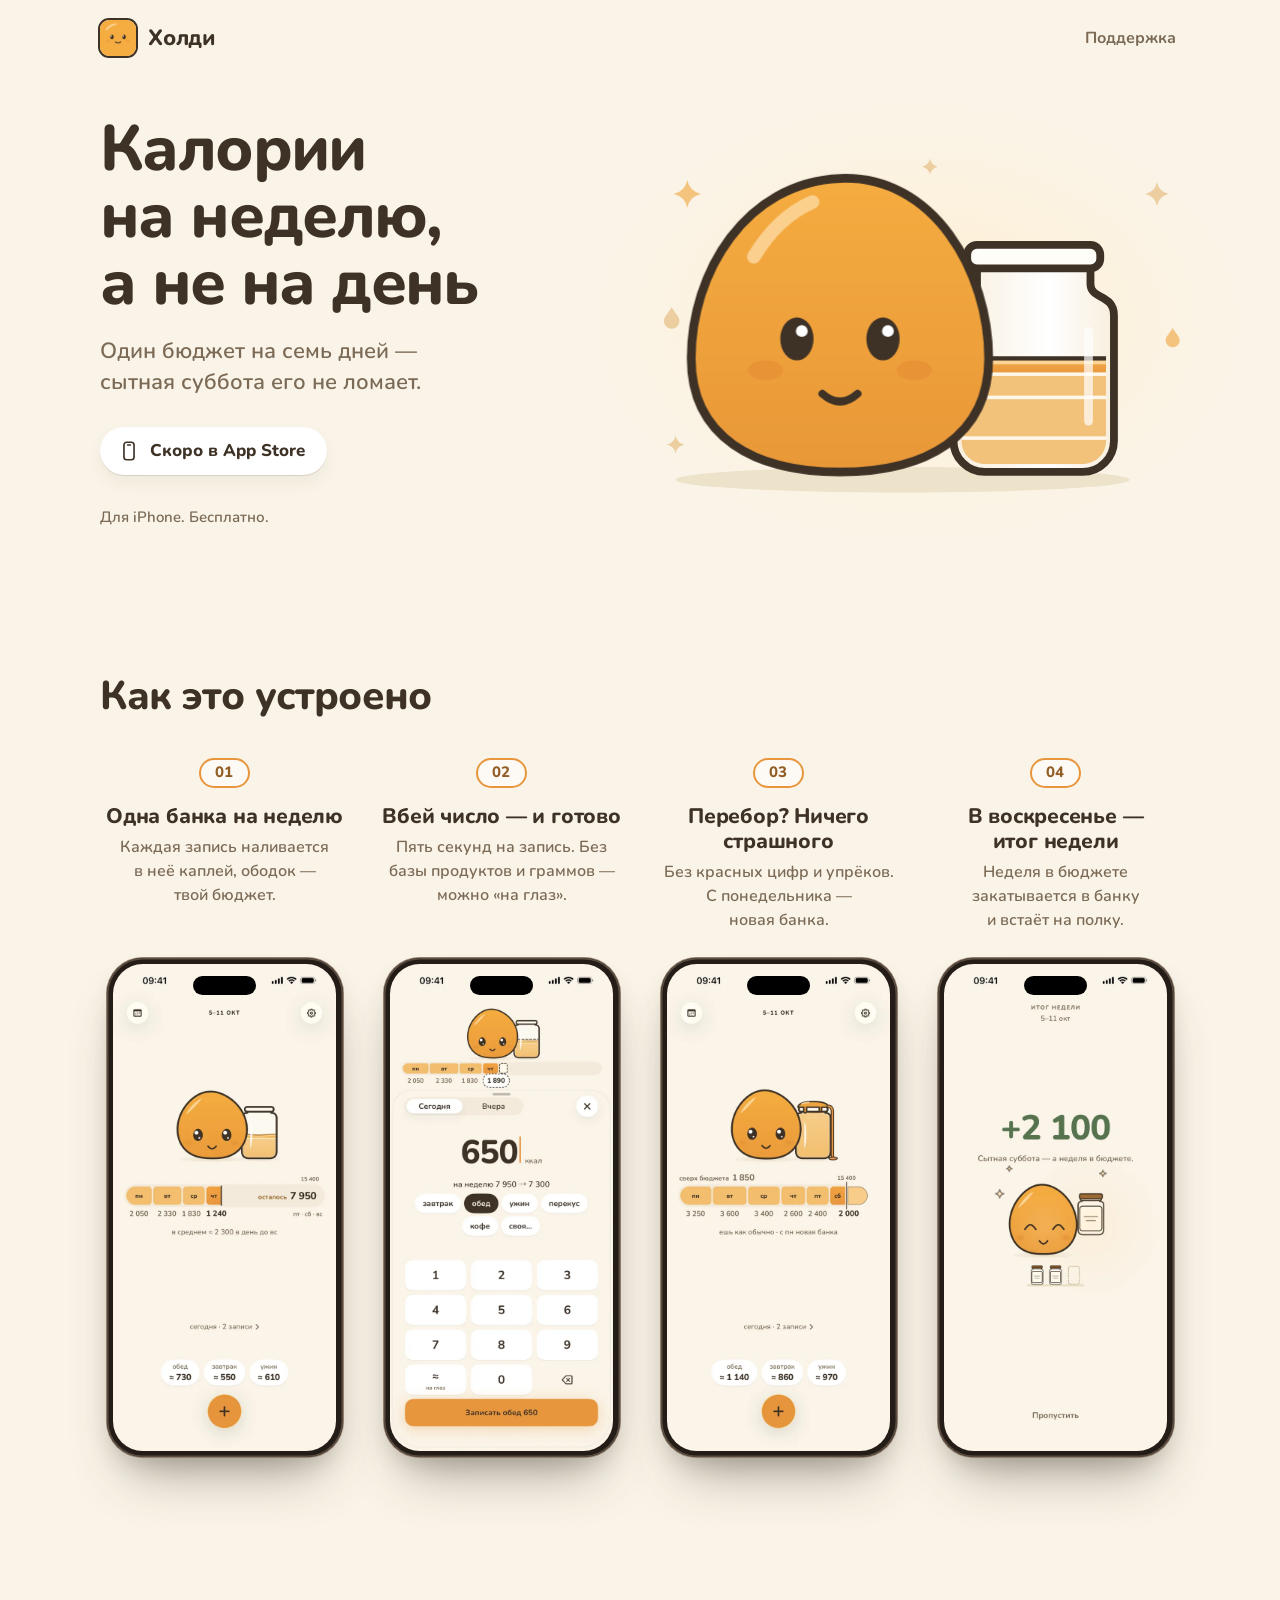
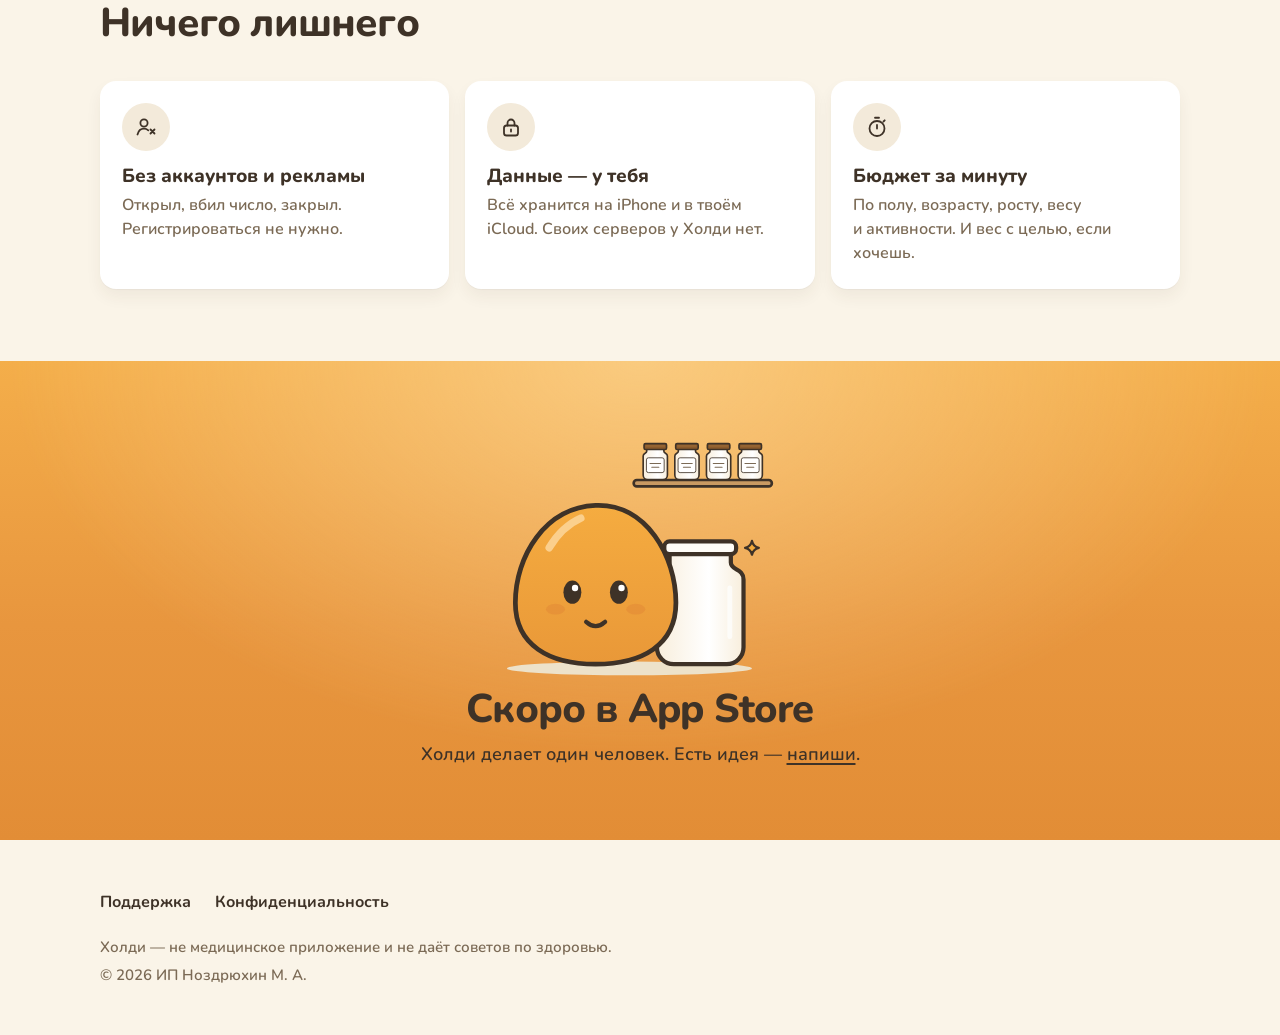
==== index.html @ a80f8c64 "init" ====
<!doctype html>
<html lang="ru">
<head>
<meta charset="utf-8">
<meta name="viewport" content="width=device-width, initial-scale=1">
<title>Холди — калории на неделю</title>
<meta name="description" content="Счётчик калорий с одним бюджетом на неделю. Запись — пять секунд: число или «на глаз». Без аккаунтов и рекламы. Скоро в App Store.">
<link rel="canonical" href="https://holdie.ru/">
<meta name="theme-color" content="#FAF4E8">
<link rel="icon" href="/favicon.ico" sizes="any">
<link rel="apple-touch-icon" href="/apple-touch-icon.png">
<link rel="preload" href="/assets/fonts/nunito-800.woff2" as="font" type="font/woff2" crossorigin>
<link rel="preload" href="/assets/fonts/nunito-600.woff2" as="font" type="font/woff2" crossorigin>
<link rel="stylesheet" href="/assets/site.css">
<meta property="og:type" content="website">
<meta property="og:locale" content="ru_RU">
<meta property="og:site_name" content="Холди">
<meta property="og:title" content="Холди — калории на неделю">
<meta property="og:description" content="Один бюджет на семь дней — сытная суббота его не ломает. Скоро в App Store.">
<meta property="og:url" content="https://holdie.ru/">
<meta property="og:image" content="https://holdie.ru/og.png">
<meta property="og:image:width" content="1200">
<meta property="og:image:height" content="630">
<meta property="og:image:alt" content="Холди и банка недели">
<meta name="twitter:card" content="summary_large_image">
</head>
<body>
<a class="skip" href="#main">К содержанию</a>

<header class="site-head">
  <div class="wrap">
    <a class="logo" href="/"><img src="/assets/img/icon-96.png" width="36" height="36" alt="">Холди</a>
    <a class="head-link" href="/support/">Поддержка</a>
  </div>
</header>

<main id="main">
  <section class="hero">
    <div class="wrap">
      <div>
        <h1>Калории на&nbsp;неделю, а&nbsp;не&nbsp;на&nbsp;день</h1>
        <p class="lead">Один бюджет на семь дней&nbsp;— сытная суббота его не&nbsp;ломает.</p>
        <p class="soon">
          <svg viewBox="0 0 24 24" fill="none" stroke="currentColor" stroke-width="1.8" stroke-linecap="round" stroke-linejoin="round" aria-hidden="true"><rect x="6.5" y="2.5" width="11" height="19" rx="3"/><path d="M10.5 5.5h3"/></svg>
          Скоро в&nbsp;App Store
        </p>
        <p class="note">Для iPhone. Бесплатно.</p>
      </div>
      <figure class="hero-figure">
        <!-- art:hero --><svg class="hero-art" role="img" aria-label="Холди и банка недели" viewBox="20 22 268 176"><path d="M36 37 Q37.26 42.74 43 44 Q37.26 45.26 36 51 Q34.74 45.26 29 44 Q34.74 42.74 36 37 Z" fill="#F2B864" opacity=".8"/><path d="M28 101.8 C29.4 104.4 32 106.6 32 108.8 A4 4 0 0 1 24 108.8 C24 106.6 26.6 104.4 28 101.8 Z" fill="#E9C48E" opacity=".8"/><path d="M30 167.5 Q30.81 171.19 34.5 172 Q30.81 172.81 30 176.5 Q29.19 172.81 25.5 172 Q29.19 171.19 30 167.5 Z" fill="#E9C48E" opacity=".8"/><path d="M160 26 Q160.72 29.28 164 30 Q160.72 30.72 160 34 Q159.28 30.72 156 30 Q159.28 29.28 160 26 Z" fill="#E9C48E" opacity=".8"/><path d="M276 38 Q277.08 42.92 282 44 Q277.08 45.08 276 50 Q274.92 45.08 270 44 Q274.92 42.92 276 38 Z" fill="#E9C48E" opacity=".8"/><path d="M284 112.42 C285.26 114.76 287.6 116.74 287.6 118.72 A3.6 3.6 0 0 1 280.4 118.72 C280.4 116.74 282.74 114.76 284 112.42 Z" fill="#F2B864" opacity=".8"/><ellipse cx="146" cy="190" rx="116" ry="6.5" fill="#EDE2CA"/><defs><clipPath id="j10c"><path d="M188 42 V90 C188 99 176 97 176 108 V170 A12 12 0 0 0 188 182 H238 A12 12 0 0 0 250 170 V108 C250 97 238 99 238 90 V42 Z"/></clipPath><linearGradient id="j10t" x1="0" y1="0" x2="0" y2="1"><stop offset="0" stop-color="#F4A944"/><stop offset="1" stop-color="#E8963E"/></linearGradient><linearGradient id="j10g" x1="0" y1="0" x2="1" y2="0"><stop offset="0" stop-color="#F8EEDC"/><stop offset=".6" stop-color="#FFFFFF"/><stop offset="1" stop-color="#F8EEDC"/></linearGradient></defs><path d="M184 82 V90 C184 98 172 95 172 106 V170 A16 16 0 0 0 188 186 H238 A16 16 0 0 0 254 170 V106 C254 95 242 98 242 90 V82 Z" fill="url(#j10g)"/><g clip-path="url(#j10c)"><rect x="166" y="168.6883116883117" width="94" height="19.7116883116883" fill="#F2C27A"/><rect x="166" y="147.9090909090909" width="94" height="21.179220779220792" fill="#F2C27A"/><rect x="166" y="167.7883116883117" width="94" height="1.8" fill="#FFF8EA"/><rect x="166" y="136.02597402597402" width="94" height="12.283116883116884" fill="#F2C27A"/><rect x="166" y="147.0090909090909" width="94" height="1.8" fill="#FFF8EA"/><rect x="166" y="127.97402597402598" width="94" height="8.451948051948046" fill="url(#j10t)"/><rect x="166" y="135.12597402597402" width="94" height="1.8" fill="#FFF8EA"/><rect x="166" y="127.97402597402598" width="94" height="3" fill="#FCD496"/><rect x="166" y="126.87402597402598" width="94" height="2.2" fill="#3E3227"/></g><path d="M241 114 V160" stroke="#fff" stroke-width="4.5" stroke-linecap="round" opacity=".7"/><path d="M184 82 V90 C184 98 172 95 172 106 V170 A16 16 0 0 0 188 186 H238 A16 16 0 0 0 254 170 V106 C254 95 242 98 242 90 V82" fill="none" stroke="#3E3227" stroke-width="4" stroke-linejoin="round"/><rect x="179" y="70" width="68" height="12" rx="5" fill="#FFFDF8" stroke="#3E3227" stroke-width="4"/><g class="h-drop"><path d="M213 103.7 C215.1 107.6 219 110.9 219 114.2 A6 6 0 0 1 207 114.2 C207 110.9 210.9 107.6 213 103.7 Z" fill="#E8963E" stroke="#3E3227" stroke-width="2.4" stroke-linejoin="round"/></g><g class="h-body"><defs><linearGradient id="h9b" x1="0" y1="0" x2="0" y2="1"><stop offset="0" stop-color="#F5AC40"/><stop offset="1" stop-color="#E99838"/></linearGradient><radialGradient id="h9g"><stop offset="0" stop-color="#FFE6AE"/><stop offset=".5" stop-color="#FDD58A" stop-opacity=".75"/><stop offset="1" stop-color="#F5AC40" stop-opacity="0"/></radialGradient><radialGradient id="h9o"><stop offset=".45" stop-color="#FFE3AE" stop-opacity=".9"/><stop offset="1" stop-color="#FFE3AE" stop-opacity="0"/></radialGradient><clipPath id="h9k"><path d="M114 36 C162 34 190 84 190 128 C190 168 158 186 114 186 C70 186 38 168 38 128 C38 84 66 38 114 36 Z"/></clipPath></defs><path d="M114 36 C162 34 190 84 190 128 C190 168 158 186 114 186 C70 186 38 168 38 128 C38 84 66 38 114 36 Z" fill="url(#h9b)"/><path d="M114 36 C162 34 190 84 190 128 C190 168 158 186 114 186 C70 186 38 168 38 128 C38 84 66 38 114 36 Z" fill="none" stroke="#3E3227" stroke-width="4.5"/><path d="M70 76 Q82 56 100 48" fill="none" stroke="#FCD496" stroke-width="7" stroke-linecap="round" opacity="0.9"/><g class="h-eyes"><ellipse cx="92" cy="118" rx="8.5" ry="11" fill="#3E3227"/><circle cx="94.5" cy="114" r="3" fill="#fff"/><ellipse cx="136" cy="118" rx="8.5" ry="11" fill="#3E3227"/><circle cx="138.5" cy="114" r="3" fill="#fff"/></g><ellipse cx="76" cy="134" rx="9" ry="5" fill="#D9702F" opacity="0.25"/><ellipse cx="152" cy="134" rx="9" ry="5" fill="#D9702F" opacity="0.25"/><path d="M105 146 Q114 154 123 146" fill="none" stroke="#3E3227" stroke-width="4" stroke-linecap="round"/></g></svg><!-- /art:hero -->
      </figure>
    </div>
  </section>

  <section class="section" aria-labelledby="how">
    <div class="wrap">
      <h2 class="section-title" id="how">Как это устроено</h2>
      <ol class="steps">
        <li class="step">
          <span class="num">01</span>
          <h3>Одна банка на&nbsp;неделю</h3>
          <p>Каждая запись наливается в&nbsp;неё каплей, ободок&nbsp;— твой бюджет.</p>
          <div class="phone"><img src="/assets/img/screen-home.webp" width="600" height="1304" decoding="async" alt="Главный экран: Холди, банка недели и лента дней, осталось 7 950 ккал"></div>
        </li>
        <li class="step">
          <span class="num">02</span>
          <h3>Вбей число&nbsp;— и&nbsp;готово</h3>
          <p>Пять секунд на запись. Без базы продуктов и&nbsp;граммов&nbsp;— можно «на&nbsp;глаз».</p>
          <div class="phone"><img src="/assets/img/screen-entry.webp" width="600" height="1304" decoding="async" alt="Ввод записи: обед 650 ккал на цифровой клавиатуре"></div>
        </li>
        <li class="step">
          <span class="num">03</span>
          <h3>Перебор? Ничего страшного</h3>
          <p>Без красных цифр и&nbsp;упрёков. С&nbsp;понедельника&nbsp;— новая банка.</p>
          <div class="phone"><img src="/assets/img/screen-over.webp" width="600" height="1304" decoding="async" alt="Неделя сверх бюджета на 1 850 ккал: мёд спокойно стоит над ободком банки"></div>
        </li>
        <li class="step">
          <span class="num">04</span>
          <h3>В&nbsp;воскресенье&nbsp;— итог недели</h3>
          <p>Неделя в&nbsp;бюджете закатывается в&nbsp;банку и&nbsp;встаёт на&nbsp;полку.</p>
          <div class="phone"><img src="/assets/img/screen-ritual-a.webp" width="600" height="1304" decoding="async" alt="Итог недели: плюс 2 100 ккал, неделя в бюджете"></div>
        </li>
      </ol>
    </div>
  </section>

  <section class="section" aria-labelledby="simple">
    <div class="wrap">
      <h2 class="section-title" id="simple">Ничего лишнего</h2>
      <ul class="facts">
        <li class="fact">
          <span class="icon"><svg viewBox="0 0 24 24" fill="none" stroke="#3E3227" stroke-width="1.8" stroke-linecap="round" stroke-linejoin="round" aria-hidden="true"><circle cx="10" cy="8" r="3.6"/><path d="M3.5 19.5c.9-3.6 3.6-5.8 6.5-5.8 1.6 0 3.1.6 4.3 1.7"/><path d="M16.5 14.5l4 4M20.5 14.5l-4 4"/></svg></span>
          <h3>Без аккаунтов и&nbsp;рекламы</h3>
          <p>Открыл, вбил число, закрыл. Регистрироваться не&nbsp;нужно.</p>
        </li>
        <li class="fact">
          <span class="icon"><svg viewBox="0 0 24 24" fill="none" stroke="#3E3227" stroke-width="1.8" stroke-linecap="round" stroke-linejoin="round" aria-hidden="true"><rect x="5" y="10.5" width="14" height="10" rx="2.6"/><path d="M8.5 10.5V8a3.5 3.5 0 0 1 7 0v2.5"/><path d="M12 14.5v2"/></svg></span>
          <h3>Данные&nbsp;— у&nbsp;тебя</h3>
          <p>Всё хранится на&nbsp;iPhone и&nbsp;в&nbsp;твоём iCloud. Своих серверов у&nbsp;Холди нет.</p>
        </li>
        <li class="fact">
          <span class="icon"><svg viewBox="0 0 24 24" fill="none" stroke="#3E3227" stroke-width="1.8" stroke-linecap="round" stroke-linejoin="round" aria-hidden="true"><circle cx="12" cy="13.5" r="7.5"/><path d="M12 13.5V10"/><path d="M10 2.75h4"/><path d="M18.5 6.5l1.2-1.2"/></svg></span>
          <h3>Бюджет за&nbsp;минуту</h3>
          <p>По полу, возрасту, росту, весу и&nbsp;активности. И&nbsp;вес с&nbsp;целью, если хочешь.</p>
        </li>
      </ul>
    </div>
  </section>

  <section class="band" aria-labelledby="soon">
    <div class="wrap">
      <img class="band-art" src="/assets/img/monday-shelf.svg" width="300" height="254" alt="Холди с новой банкой, прошлые недели стоят на полке">
      <h2 class="section-title" id="soon">Скоро в&nbsp;App Store</h2>
      <p>Холди делает один человек. Есть идея&nbsp;— <a href="/support/">напиши</a>.</p>
    </div>
  </section>
</main>

<footer class="site-foot">
  <div class="wrap">
    <nav aria-label="Документы">
      <a href="/support/">Поддержка</a>
      <a href="/privacy/">Конфиденциальность</a>
    </nav>
    <p>Холди&nbsp;— не&nbsp;медицинское приложение и&nbsp;не&nbsp;даёт советов по&nbsp;здоровью.</p>
    <p>© 2026 ИП Ноздрюхин М.&nbsp;А.</p>
  </div>
</footer>
</body>
</html>
---- assets/site.css ----
/* Холди — сайт holdie.ru.
   Палитра, шрифт и слои — по docs/03: крем, чернила, янтарь; Nunito 600 текст,
   700 кнопки, 800 заголовки и цифры. Смысловой текст ≥ 4,5:1 к фону. */

@font-face { font-family: Nunito; font-weight: 600; font-display: swap; src: url(fonts/nunito-600.woff2) format("woff2"); }
@font-face { font-family: Nunito; font-weight: 700; font-display: swap; src: url(fonts/nunito-700.woff2) format("woff2"); }
@font-face { font-family: Nunito; font-weight: 800; font-display: swap; src: url(fonts/nunito-800.woff2) format("woff2"); }

:root {
  color-scheme: light;
  --cream: #FAF4E8;
  --surface: #FFFFFF;
  --fill: #F3EADA;
  --ink: #3E3227;
  --muted: #7B6A55;   /* 4,75:1 к крему, 5,20:1 к белому */
  --deep: #935E26;    /* ссылки: 4,95:1 к крему */
  --amber: #E8963E;   /* текст на янтаре — только чернила (5,2:1) */
  --edge: 0 1px 0 rgba(62, 50, 39, .10);
  --raised: 0 1px 1px rgba(62, 50, 39, .04), 0 8px 16px rgba(62, 50, 39, .06);
  --gutter: 24px;
  --max: 1080px;
}

/* Системное «Увеличить контраст» — те же HC-варианты, что в приложении. */
@media (prefers-contrast: more) {
  :root { --muted: #5E4F3F; --deep: #7D4F20; }
}

*, *::before, *::after { box-sizing: border-box; }

html { -webkit-text-size-adjust: 100%; text-size-adjust: 100%; }

body {
  margin: 0;
  background: var(--cream);
  color: var(--ink);
  font: 600 17px/1.55 Nunito, system-ui, -apple-system, "Segoe UI", sans-serif;
  font-variant-numeric: tabular-nums;
  -webkit-font-smoothing: antialiased;
}

img, svg { display: block; max-width: 100%; }

a { color: var(--deep); text-decoration-thickness: 1.5px; text-underline-offset: 3px; }
a:hover { color: var(--ink); }
:focus-visible { outline: 3px solid var(--deep); outline-offset: 3px; border-radius: 8px; }

.wrap { width: min(100% - 2 * var(--gutter), var(--max)); margin-inline: auto; }

.skip {
  position: absolute; left: 16px; top: -100px; z-index: 10;
  padding: 12px 18px; border-radius: 18px;
  background: var(--surface); box-shadow: var(--edge), var(--raised);
  color: var(--ink); font-weight: 700; text-decoration: none;
}
.skip:focus { top: 16px; }

/* ───────── Шапка и подвал ───────── */

.site-head .wrap {
  display: flex; align-items: center; justify-content: space-between; gap: 16px;
  min-height: 76px;
}

.logo {
  display: inline-flex; align-items: center; gap: 12px;
  color: var(--ink); text-decoration: none;
  font: 800 22px/1 Nunito, sans-serif; letter-spacing: -.01em;
}
.logo img { width: 36px; height: 36px; border-radius: 9px; box-shadow: 0 0 0 2px var(--ink); }

.head-link {
  display: inline-flex; align-items: center; min-height: 44px; padding-inline: 4px;
  color: var(--muted); font-weight: 700; font-size: 16px; text-decoration: none;
}
.head-link:hover { color: var(--ink); }

.site-foot { padding: 40px 0 48px; color: var(--muted); font-size: 15px; }
.site-foot nav { display: flex; flex-wrap: wrap; gap: 4px 24px; margin-bottom: 12px; }
.site-foot nav a {
  display: inline-flex; align-items: center; min-height: 44px;
  color: var(--ink); font-weight: 700; font-size: 16px; text-decoration: none;
}
.site-foot nav a:hover { color: var(--deep); }
.site-foot p { margin: 4px 0 0; max-width: 60ch; }

/* ───────── Герой ───────── */

.hero { position: relative; overflow: hidden; padding: 8px 0 24px; }
.hero .wrap { display: grid; gap: 20px; align-items: center; }

h1 {
  margin: 0;
  font: 800 clamp(36px, 7.4vw, 64px)/1.05 Nunito, sans-serif;
  letter-spacing: -.025em;
  text-wrap: balance;
}

.lead {
  margin: 18px 0 0; max-width: 30ch;
  color: var(--muted); font-size: clamp(18px, 2.3vw, 22px); line-height: 1.45;
  text-wrap: pretty;
}

.soon {
  display: inline-flex; align-items: center; gap: 10px;
  margin-top: 28px; padding: 13px 22px 13px 18px; border-radius: 24px;
  background: var(--surface); box-shadow: var(--edge), var(--raised);
  font: 800 17px/1.2 Nunito, sans-serif;
}
.soon svg { width: 22px; height: 22px; flex: none; }

.note { margin: 14px 0 0; color: var(--muted); font-size: 15px; }

/* Тёплое пятно за сценой гаснет внутри своего блока — без ступеньки на краю секции. */
.hero-figure { position: relative; isolation: isolate; margin: 0; }
.hero-figure::before {
  content: ""; position: absolute; inset: -14% -12%; z-index: -1;
  background: radial-gradient(closest-side, #FFEFD2 0%, rgba(255, 239, 210, 0) 100%);
}
.hero-art { width: 100%; max-width: 540px; height: auto; margin-inline: auto; overflow: visible; }

@media (min-width: 880px) {
  .hero { padding: 40px 0 72px; }
  .hero .wrap { grid-template-columns: 1fr 1.05fr; gap: 56px; }
}

/* Сцена героя: двигается только transform, контур Холди тот же (docs/04). */
.h-eyes { transform-box: fill-box; transform-origin: center; animation: blink 6.5s 2.6s infinite; }
.h-drop { animation: drop .85s .55s cubic-bezier(.55, 0, 1, .45) both; }
.h-body { animation: nod .7s 1.4s ease-in-out both; }

@keyframes blink {
  0%, 94%, 100% { transform: scaleY(1); }
  96.5% { transform: scaleY(.12); }
}
@keyframes drop {
  0% { transform: translateY(-64px); opacity: 0; }
  18%, 82% { opacity: 1; }
  100% { transform: translateY(0); opacity: 0; }
}
@keyframes nod {
  0%, 100% { transform: translateY(0); }
  35% { transform: translateY(2.5px); }
  70% { transform: translateY(-.6px); }
}

@media (prefers-reduced-motion: reduce) {
  .h-eyes, .h-drop, .h-body { animation: none; }
  .h-drop { opacity: 0; }
}

/* ───────── Секции ───────── */

.section { padding: 56px 0; }
@media (min-width: 880px) { .section { padding: 72px 0; } }
.section-title {
  margin: 0;
  font: 800 clamp(28px, 4.4vw, 40px)/1.1 Nunito, sans-serif;
  letter-spacing: -.02em;
  text-wrap: balance;
}

/* Шаги: кадры приложения в телефоне — как на витрине App Store. */
.steps {
  list-style: none; margin: 40px 0 0; padding: 0;
  display: grid; gap: 56px 28px; grid-template-columns: 1fr;
}
@media (min-width: 640px) { .steps { grid-template-columns: repeat(2, 1fr); } }
@media (min-width: 1020px) { .steps { grid-template-columns: repeat(4, 1fr); } }

.step { display: flex; flex-direction: column; align-items: center; text-align: center; }

.num {
  padding: 5px 14px 6px; border: 2px solid var(--amber); border-radius: 24px;
  background: rgba(255, 255, 255, .6);
  color: var(--deep); font: 800 15px/1 Nunito, sans-serif; letter-spacing: .06em;
}

.step h3 {
  margin: 16px 0 6px;
  font: 800 21px/1.2 Nunito, sans-serif; letter-spacing: -.01em;
  text-wrap: balance;
}
.step p { margin: 0 0 26px; max-width: 30ch; color: var(--muted); font-size: 16px; line-height: 1.5; text-wrap: pretty; }

/* Пропорции рамки — из marketing/app-store/compose: 992 × 2099, экран 944 × 2051. */
/* margin-top: auto — в ряду из четырёх телефоны стоят на одной линии,
   сколько бы строк ни занял текст над ними. */
.phone {
  position: relative; margin-top: auto;
  width: min(100%, 236px); aspect-ratio: 992 / 2099;
  padding: 2.42%;
  border-radius: 15.1% / 7.15%;
  background: #231C17;
  box-shadow: inset 0 0 0 1.5px #5A4C40, 0 0 0 1px #8F7D6C,
    0 34px 54px -22px rgba(62, 50, 39, .45), 0 12px 24px -8px rgba(62, 50, 39, .22);
}
.phone img { width: 100%; height: 100%; object-fit: cover; border-radius: 13.3% / 6.14%; background: var(--cream); }
.phone::after {
  content: ""; position: absolute; left: 50%; top: 3.6%;
  width: 27.1%; height: 3.75%; border-radius: 99px;
  background: #000; transform: translateX(-50%);
}

/* Принципы — карточки на креме. */
.facts { list-style: none; margin: 36px 0 0; padding: 0; display: grid; gap: 16px; }
@media (min-width: 760px) { .facts { grid-template-columns: repeat(3, 1fr); } }

.fact { padding: 22px 22px 24px; border-radius: 16px; background: var(--surface); box-shadow: var(--raised); }
.fact .icon {
  display: grid; place-items: center;
  width: 48px; height: 48px; border-radius: 24px; background: var(--fill);
}
.fact .icon svg { width: 24px; height: 24px; }
.fact h3 { margin: 14px 0 4px; font: 800 19px/1.25 Nunito, sans-serif; }
.fact p { margin: 0; color: var(--muted); font-size: 16px; line-height: 1.5; }

/* Финал — янтарная полоса, как первый кадр витрины. */
.band {
  padding: 64px 0 72px; text-align: center;
  background:
    radial-gradient(900px 560px at 50% 0%, rgba(255, 226, 170, .55) 0%, rgba(255, 226, 170, 0) 70%),
    linear-gradient(180deg, #F4AE4A 0%, #E8963E 55%, #E28D36 100%);
}
.band .wrap { display: flex; flex-direction: column; align-items: center; }
.band-art { width: min(100%, 300px); height: auto; margin-bottom: 8px; }
.band p { margin: 10px 0 0; font-size: 18px; }
.band a { color: var(--ink); }   /* на янтаре ссылка — чернилами: deep дал бы 2,3:1 */

/* ───────── Страницы-документы ───────── */

.doc { padding: 24px 0 40px; }
.doc .wrap { max-width: 720px; }
/* «конфиденциальности» шире экрана iPhone SE: переносим по слогам. */
.doc h1 { font-size: clamp(30px, 6vw, 48px); hyphens: auto; overflow-wrap: break-word; }
.doc .lead { max-width: none; }
.doc h2 { margin: 40px 0 8px; font: 800 22px/1.25 Nunito, sans-serif; letter-spacing: -.01em; }
.doc p, .doc li { text-wrap: pretty; }
.doc p { margin: 10px 0 0; }
.doc ul { margin: 10px 0 0; padding-left: 1.2em; }
.doc li + li { margin-top: 6px; }
.doc .meta { margin-top: 12px; color: var(--muted); font-size: 15px; }

.card { margin-top: 28px; padding: 24px; border-radius: 16px; background: var(--surface); box-shadow: var(--raised); }
.card > :first-child { margin-top: 0; }

.mail {
  display: inline-flex; align-items: center; min-height: 44px; margin-top: 6px;
  font: 800 clamp(20px, 3.4vw, 26px)/1.2 Nunito, sans-serif; letter-spacing: -.01em;
  overflow-wrap: anywhere;
}

.path { font-weight: 700; color: var(--ink); white-space: nowrap; }

.not-found { padding: 48px 0 96px; text-align: center; }
.not-found .wrap { display: flex; flex-direction: column; align-items: center; }
.not-found img { width: min(100%, 280px); height: auto; margin-bottom: 20px; }
.not-found .lead { margin-inline: auto; }
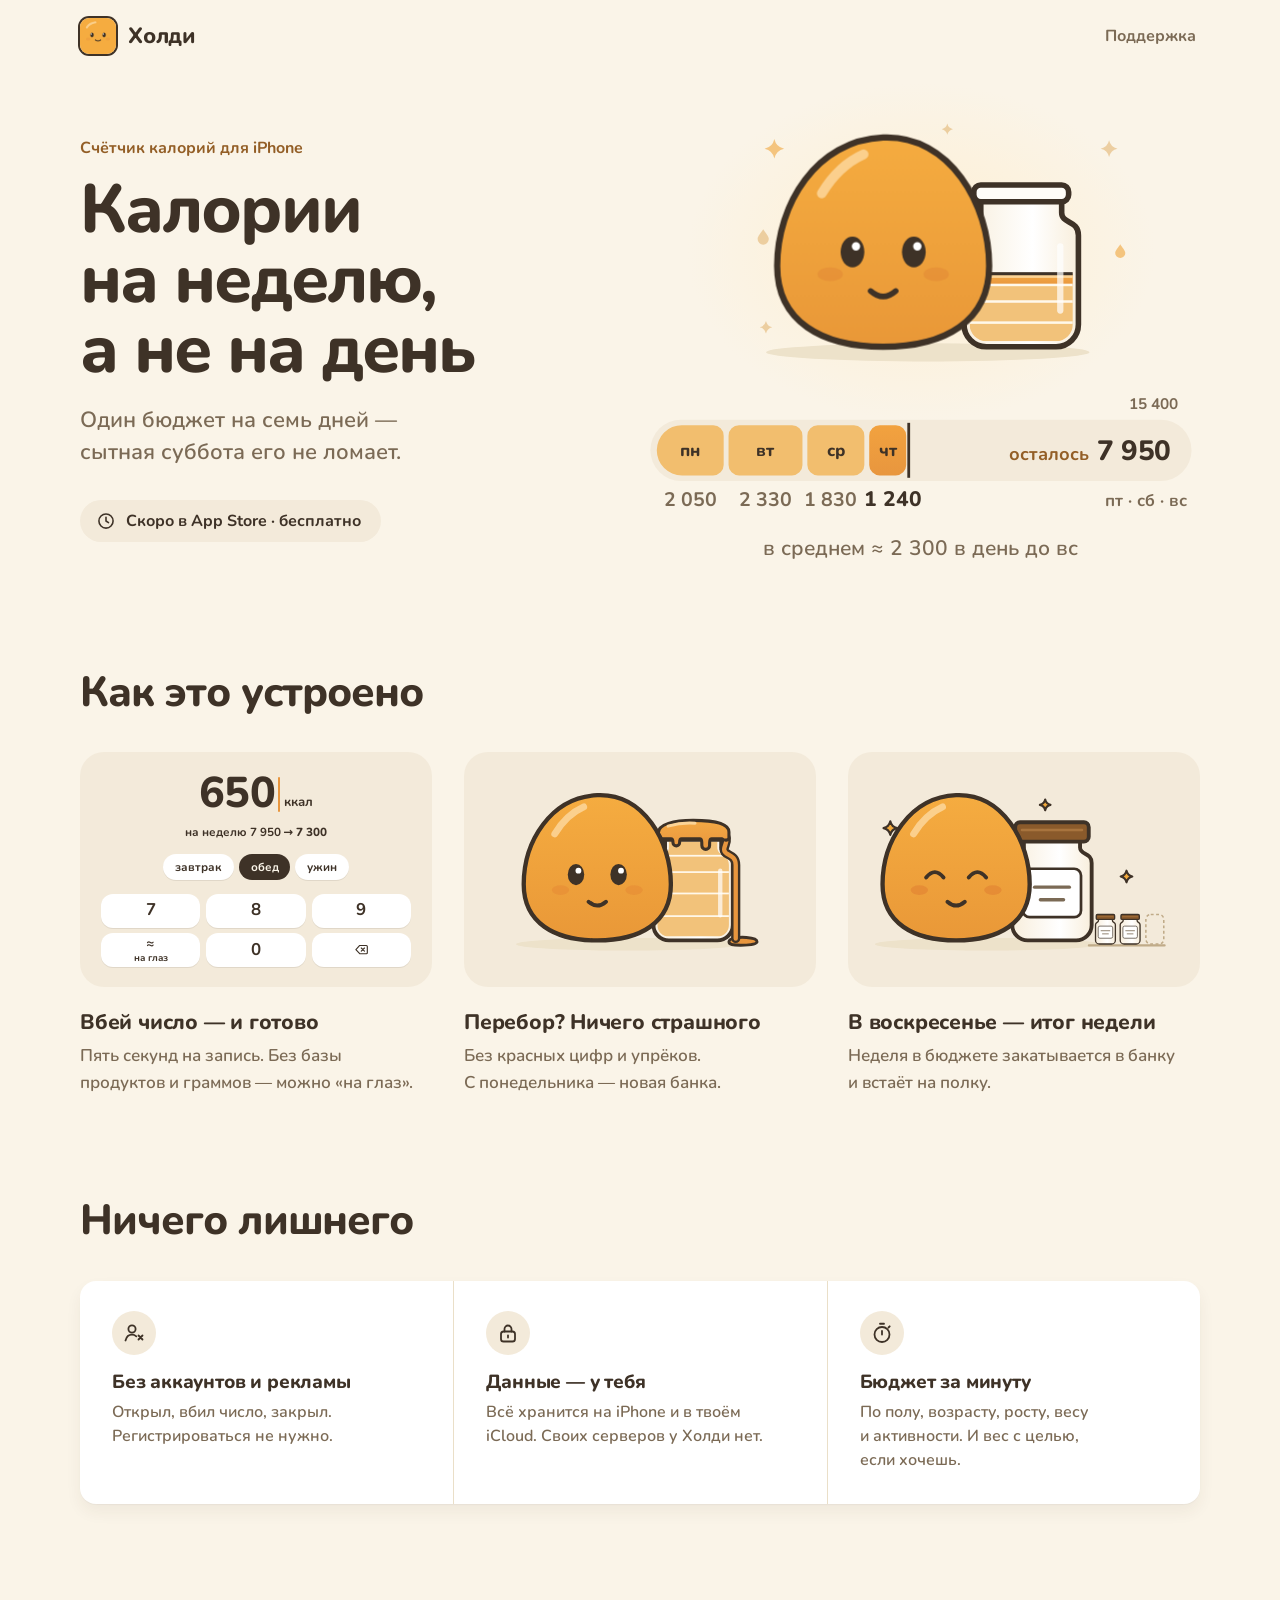
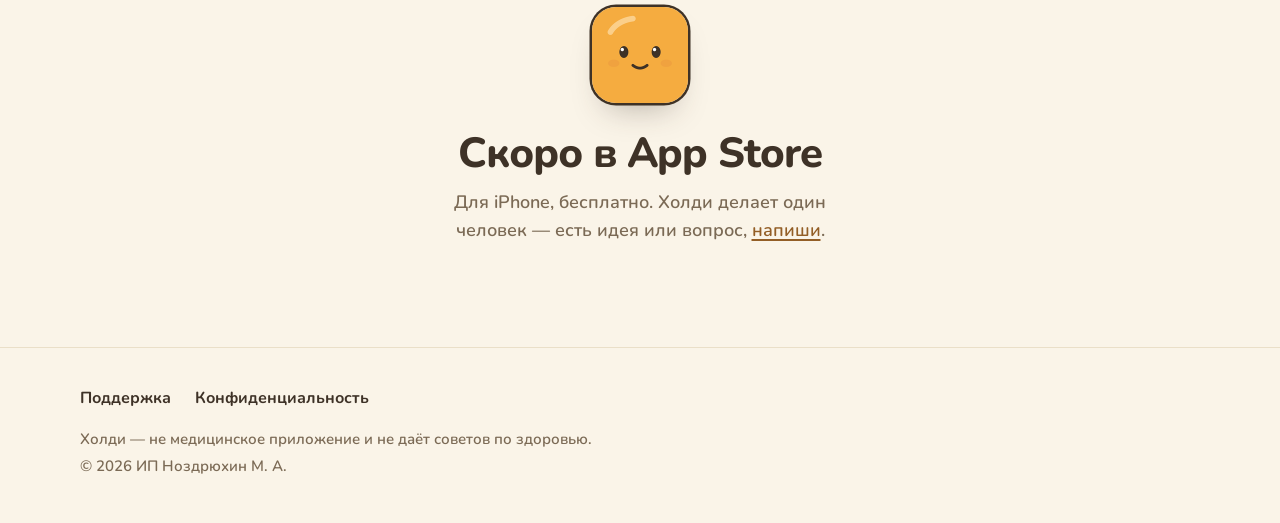
==== commit 63f17489: "Новый дизайн: лента недели в герое, три сцены, поддержка и политика - Герой — главный экран приложен" ====
--- a/index.html
+++ b/index.html
@@ -4,8 +4,9 @@
 <meta charset="utf-8">
 <meta name="viewport" content="width=device-width, initial-scale=1">
 <title>Холди — калории на неделю</title>
-<meta name="description" content="Счётчик калорий с одним бюджетом на неделю. Запись — пять секунд: число или «на глаз». Без аккаунтов и рекламы. Скоро в App Store.">
+<meta name="description" content="Счётчик калорий для iPhone с одним бюджетом на неделю. Запись — пять секунд: число или «на глаз». Без аккаунтов и рекламы. Скоро в App Store.">
 <link rel="canonical" href="https://holdie.ru/">
+<meta name="color-scheme" content="light">
 <meta name="theme-color" content="#FAF4E8">
 <link rel="icon" href="/favicon.ico" sizes="any">
 <link rel="apple-touch-icon" href="/apple-touch-icon.png">
@@ -30,55 +31,59 @@
 <header class="site-head">
   <div class="wrap">
     <a class="logo" href="/"><img src="/assets/img/icon-96.png" width="36" height="36" alt="">Холди</a>
-    <a class="head-link" href="/support/">Поддержка</a>
+    <nav class="head-nav" aria-label="Разделы">
+      <a href="/support/">Поддержка</a>
+    </nav>
   </div>
 </header>
 
 <main id="main">
   <section class="hero">
-    <div class="wrap">
-      <div>
+    <div class="wrap hero-grid">
+      <div class="hero-text">
+        <p class="eyebrow">Счётчик калорий для&nbsp;iPhone</p>
         <h1>Калории на&nbsp;неделю, а&nbsp;не&nbsp;на&nbsp;день</h1>
-        <p class="lead">Один бюджет на семь дней&nbsp;— сытная суббота его не&nbsp;ломает.</p>
-        <p class="soon">
-          <svg viewBox="0 0 24 24" fill="none" stroke="currentColor" stroke-width="1.8" stroke-linecap="round" stroke-linejoin="round" aria-hidden="true"><rect x="6.5" y="2.5" width="11" height="19" rx="3"/><path d="M10.5 5.5h3"/></svg>
-          Скоро в&nbsp;App Store
+        <p class="lead">Один бюджет на&nbsp;семь дней&nbsp;— сытная суббота его не&nbsp;ломает.</p>
+        <p class="status">
+          <svg viewBox="0 0 24 24" fill="none" stroke="currentColor" stroke-width="1.9" stroke-linecap="round" stroke-linejoin="round" aria-hidden="true"><circle cx="12" cy="12" r="8.5"/><path d="M12 7.5V12l3 2"/></svg>
+          Скоро в&nbsp;App Store · бесплатно
         </p>
-        <p class="note">Для iPhone. Бесплатно.</p>
       </div>
       <figure class="hero-figure">
-        <!-- art:hero --><svg class="hero-art" role="img" aria-label="Холди и банка недели" viewBox="20 22 268 176"><path d="M36 37 Q37.26 42.74 43 44 Q37.26 45.26 36 51 Q34.74 45.26 29 44 Q34.74 42.74 36 37 Z" fill="#F2B864" opacity=".8"/><path d="M28 101.8 C29.4 104.4 32 106.6 32 108.8 A4 4 0 0 1 24 108.8 C24 106.6 26.6 104.4 28 101.8 Z" fill="#E9C48E" opacity=".8"/><path d="M30 167.5 Q30.81 171.19 34.5 172 Q30.81 172.81 30 176.5 Q29.19 172.81 25.5 172 Q29.19 171.19 30 167.5 Z" fill="#E9C48E" opacity=".8"/><path d="M160 26 Q160.72 29.28 164 30 Q160.72 30.72 160 34 Q159.28 30.72 156 30 Q159.28 29.28 160 26 Z" fill="#E9C48E" opacity=".8"/><path d="M276 38 Q277.08 42.92 282 44 Q277.08 45.08 276 50 Q274.92 45.08 270 44 Q274.92 42.92 276 38 Z" fill="#E9C48E" opacity=".8"/><path d="M284 112.42 C285.26 114.76 287.6 116.74 287.6 118.72 A3.6 3.6 0 0 1 280.4 118.72 C280.4 116.74 282.74 114.76 284 112.42 Z" fill="#F2B864" opacity=".8"/><ellipse cx="146" cy="190" rx="116" ry="6.5" fill="#EDE2CA"/><defs><clipPath id="j10c"><path d="M188 42 V90 C188 99 176 97 176 108 V170 A12 12 0 0 0 188 182 H238 A12 12 0 0 0 250 170 V108 C250 97 238 99 238 90 V42 Z"/></clipPath><linearGradient id="j10t" x1="0" y1="0" x2="0" y2="1"><stop offset="0" stop-color="#F4A944"/><stop offset="1" stop-color="#E8963E"/></linearGradient><linearGradient id="j10g" x1="0" y1="0" x2="1" y2="0"><stop offset="0" stop-color="#F8EEDC"/><stop offset=".6" stop-color="#FFFFFF"/><stop offset="1" stop-color="#F8EEDC"/></linearGradient></defs><path d="M184 82 V90 C184 98 172 95 172 106 V170 A16 16 0 0 0 188 186 H238 A16 16 0 0 0 254 170 V106 C254 95 242 98 242 90 V82 Z" fill="url(#j10g)"/><g clip-path="url(#j10c)"><rect x="166" y="168.6883116883117" width="94" height="19.7116883116883" fill="#F2C27A"/><rect x="166" y="147.9090909090909" width="94" height="21.179220779220792" fill="#F2C27A"/><rect x="166" y="167.7883116883117" width="94" height="1.8" fill="#FFF8EA"/><rect x="166" y="136.02597402597402" width="94" height="12.283116883116884" fill="#F2C27A"/><rect x="166" y="147.0090909090909" width="94" height="1.8" fill="#FFF8EA"/><rect x="166" y="127.97402597402598" width="94" height="8.451948051948046" fill="url(#j10t)"/><rect x="166" y="135.12597402597402" width="94" height="1.8" fill="#FFF8EA"/><rect x="166" y="127.97402597402598" width="94" height="3" fill="#FCD496"/><rect x="166" y="126.87402597402598" width="94" height="2.2" fill="#3E3227"/></g><path d="M241 114 V160" stroke="#fff" stroke-width="4.5" stroke-linecap="round" opacity=".7"/><path d="M184 82 V90 C184 98 172 95 172 106 V170 A16 16 0 0 0 188 186 H238 A16 16 0 0 0 254 170 V106 C254 95 242 98 242 90 V82" fill="none" stroke="#3E3227" stroke-width="4" stroke-linejoin="round"/><rect x="179" y="70" width="68" height="12" rx="5" fill="#FFFDF8" stroke="#3E3227" stroke-width="4"/><g class="h-drop"><path d="M213 103.7 C215.1 107.6 219 110.9 219 114.2 A6 6 0 0 1 207 114.2 C207 110.9 210.9 107.6 213 103.7 Z" fill="#E8963E" stroke="#3E3227" stroke-width="2.4" stroke-linejoin="round"/></g><g class="h-body"><defs><linearGradient id="h9b" x1="0" y1="0" x2="0" y2="1"><stop offset="0" stop-color="#F5AC40"/><stop offset="1" stop-color="#E99838"/></linearGradient><radialGradient id="h9g"><stop offset="0" stop-color="#FFE6AE"/><stop offset=".5" stop-color="#FDD58A" stop-opacity=".75"/><stop offset="1" stop-color="#F5AC40" stop-opacity="0"/></radialGradient><radialGradient id="h9o"><stop offset=".45" stop-color="#FFE3AE" stop-opacity=".9"/><stop offset="1" stop-color="#FFE3AE" stop-opacity="0"/></radialGradient><clipPath id="h9k"><path d="M114 36 C162 34 190 84 190 128 C190 168 158 186 114 186 C70 186 38 168 38 128 C38 84 66 38 114 36 Z"/></clipPath></defs><path d="M114 36 C162 34 190 84 190 128 C190 168 158 186 114 186 C70 186 38 168 38 128 C38 84 66 38 114 36 Z" fill="url(#h9b)"/><path d="M114 36 C162 34 190 84 190 128 C190 168 158 186 114 186 C70 186 38 168 38 128 C38 84 66 38 114 36 Z" fill="none" stroke="#3E3227" stroke-width="4.5"/><path d="M70 76 Q82 56 100 48" fill="none" stroke="#FCD496" stroke-width="7" stroke-linecap="round" opacity="0.9"/><g class="h-eyes"><ellipse cx="92" cy="118" rx="8.5" ry="11" fill="#3E3227"/><circle cx="94.5" cy="114" r="3" fill="#fff"/><ellipse cx="136" cy="118" rx="8.5" ry="11" fill="#3E3227"/><circle cx="138.5" cy="114" r="3" fill="#fff"/></g><ellipse cx="76" cy="134" rx="9" ry="5" fill="#D9702F" opacity="0.25"/><ellipse cx="152" cy="134" rx="9" ry="5" fill="#D9702F" opacity="0.25"/><path d="M105 146 Q114 154 123 146" fill="none" stroke="#3E3227" stroke-width="4" stroke-linecap="round"/></g></svg><!-- /art:hero -->
+        <!-- art:hero --><svg class="hero-art" role="img" aria-label="Холди и банка недели. Неделя: осталось 7 950 из 15 400. Понедельник — 2 050, вторник — 2 330, среда — 1 830, четверг, сегодня — 1 240. Впереди пятница, суббота, воскресенье. В среднем ≈ 2 300 в день до воскресенья." viewBox="-6 -222 400 328"><g transform="translate(52.900000000000006 -238.25) scale(1)"><path d="M36 37 Q37.26 42.74 43 44 Q37.26 45.26 36 51 Q34.74 45.26 29 44 Q34.74 42.74 36 37 Z" fill="#F2B864" opacity=".8"/><path d="M28 101.8 C29.4 104.4 32 106.6 32 108.8 A4 4 0 0 1 24 108.8 C24 106.6 26.6 104.4 28 101.8 Z" fill="#E9C48E" opacity=".8"/><path d="M30 167.5 Q30.81 171.19 34.5 172 Q30.81 172.81 30 176.5 Q29.19 172.81 25.5 172 Q29.19 171.19 30 167.5 Z" fill="#E9C48E" opacity=".8"/><path d="M160 26 Q160.72 29.28 164 30 Q160.72 30.72 160 34 Q159.28 30.72 156 30 Q159.28 29.28 160 26 Z" fill="#E9C48E" opacity=".8"/><path d="M276 38 Q277.08 42.92 282 44 Q277.08 45.08 276 50 Q274.92 45.08 270 44 Q274.92 42.92 276 38 Z" fill="#E9C48E" opacity=".8"/><path d="M284 112.42 C285.26 114.76 287.6 116.74 287.6 118.72 A3.6 3.6 0 0 1 280.4 118.72 C280.4 116.74 282.74 114.76 284 112.42 Z" fill="#F2B864" opacity=".8"/><ellipse cx="146" cy="190" rx="116" ry="6.5" fill="#EDE2CA"/><defs><clipPath id="j4c"><path d="M188 42 V90 C188 99 176 97 176 108 V170 A12 12 0 0 0 188 182 H238 A12 12 0 0 0 250 170 V108 C250 97 238 99 238 90 V42 Z"/></clipPath><linearGradient id="j4t" x1="0" y1="0" x2="0" y2="1"><stop offset="0" stop-color="#F4A944"/><stop offset="1" stop-color="#E8963E"/></linearGradient><linearGradient id="j4g" x1="0" y1="0" x2="1" y2="0"><stop offset="0" stop-color="#F8EEDC"/><stop offset=".6" stop-color="#FFFFFF"/><stop offset="1" stop-color="#F8EEDC"/></linearGradient></defs><path d="M184 82 V90 C184 98 172 95 172 106 V170 A16 16 0 0 0 188 186 H238 A16 16 0 0 0 254 170 V106 C254 95 242 98 242 90 V82 Z" fill="url(#j4g)"/><g clip-path="url(#j4c)"><rect x="166" y="168.6883116883117" width="94" height="19.7116883116883" fill="#F2C27A"/><rect x="166" y="153.55844155844156" width="94" height="15.529870129870142" fill="#F2C27A"/><rect x="166" y="167.7883116883117" width="94" height="1.8" fill="#FFF8EA"/><rect x="166" y="141.67532467532467" width="94" height="12.283116883116884" fill="#F2C27A"/><rect x="166" y="152.65844155844155" width="94" height="1.8" fill="#FFF8EA"/><rect x="166" y="133.62337662337663" width="94" height="8.451948051948046" fill="url(#j4t)"/><rect x="166" y="140.77532467532467" width="94" height="1.8" fill="#FFF8EA"/><rect x="166" y="133.62337662337663" width="94" height="3" fill="#FCD496"/><rect x="166" y="132.52337662337663" width="94" height="2.2" fill="#3E3227"/></g><path d="M241 114 V160" stroke="#fff" stroke-width="4.5" stroke-linecap="round" opacity=".7"/><path d="M184 82 V90 C184 98 172 95 172 106 V170 A16 16 0 0 0 188 186 H238 A16 16 0 0 0 254 170 V106 C254 95 242 98 242 90 V82" fill="none" stroke="#3E3227" stroke-width="4" stroke-linejoin="round"/><rect x="179" y="70" width="68" height="12" rx="5" fill="#FFFDF8" stroke="#3E3227" stroke-width="4"/><g class="h-drop"><path d="M213 103.7 C215.1 107.6 219 110.9 219 114.2 A6 6 0 0 1 207 114.2 C207 110.9 210.9 107.6 213 103.7 Z" fill="#E8963E" stroke="#3E3227" stroke-width="2.4" stroke-linejoin="round"/></g><g class="h-body"><defs><linearGradient id="h3b" x1="0" y1="0" x2="0" y2="1"><stop offset="0" stop-color="#F5AC40"/><stop offset="1" stop-color="#E99838"/></linearGradient><radialGradient id="h3g"><stop offset="0" stop-color="#FFE6AE"/><stop offset=".5" stop-color="#FDD58A" stop-opacity=".75"/><stop offset="1" stop-color="#F5AC40" stop-opacity="0"/></radialGradient><radialGradient id="h3o"><stop offset=".45" stop-color="#FFE3AE" stop-opacity=".9"/><stop offset="1" stop-color="#FFE3AE" stop-opacity="0"/></radialGradient><clipPath id="h3k"><path d="M114 36 C162 34 190 84 190 128 C190 168 158 186 114 186 C70 186 38 168 38 128 C38 84 66 38 114 36 Z"/></clipPath></defs><path d="M114 36 C162 34 190 84 190 128 C190 168 158 186 114 186 C70 186 38 168 38 128 C38 84 66 38 114 36 Z" fill="url(#h3b)"/><path d="M114 36 C162 34 190 84 190 128 C190 168 158 186 114 186 C70 186 38 168 38 128 C38 84 66 38 114 36 Z" fill="none" stroke="#3E3227" stroke-width="4.5"/><path d="M70 76 Q82 56 100 48" fill="none" stroke="#FCD496" stroke-width="7" stroke-linecap="round" opacity="0.9"/><g class="h-eyes"><ellipse cx="92" cy="118" rx="8.5" ry="11" fill="#3E3227"/><circle cx="94.5" cy="114" r="3" fill="#fff"/><ellipse cx="136" cy="118" rx="8.5" ry="11" fill="#3E3227"/><circle cx="138.5" cy="114" r="3" fill="#fff"/></g><ellipse cx="76" cy="134" rx="9" ry="5" fill="#D9702F" opacity="0.25"/><ellipse cx="152" cy="134" rx="9" ry="5" fill="#D9702F" opacity="0.25"/><path d="M105 146 Q114 154 123 146" fill="none" stroke="#3E3227" stroke-width="4" stroke-linecap="round"/></g></g><defs><linearGradient id="rbt" x1="0" y1="0" x2="0" y2="1"><stop offset="0" stop-color="#F2A23F"/><stop offset="1" stop-color="#E8963E"/></linearGradient></defs><text x="378" y="-7.3" text-anchor="end" class="rb-mark">15 400</text><rect width="388" height="44" rx="22" fill="#F3EADA"/><path d="M22.6 4 H45.055844155844156 A7.5 7.5 0 0 1 52.555844155844156 11.5 V32.5 A7.5 7.5 0 0 1 45.055844155844156 40 H22.6 A18 18 0 0 1 4.6 22 V22 A18 18 0 0 1 22.6 4 Z" fill="#F2BE6E"/><path d="M63.555844155844156 4 H101.5507792207792 A7.5 7.5 0 0 1 109.0507792207792 11.5 V32.5 A7.5 7.5 0 0 1 101.5507792207792 40 H63.555844155844156 A7.5 7.5 0 0 1 56.055844155844156 32.5 V11.5 A7.5 7.5 0 0 1 63.555844155844156 4 Z" fill="#F2BE6E"/><path d="M120.0507792207792 4 H145.92233766233764 A7.5 7.5 0 0 1 153.42233766233764 11.5 V32.5 A7.5 7.5 0 0 1 145.92233766233764 40 H120.0507792207792 A7.5 7.5 0 0 1 112.5507792207792 32.5 V11.5 A7.5 7.5 0 0 1 120.0507792207792 4 Z" fill="#F2BE6E"/><path d="M164.42233766233764 4 H175.93831168831167 A7.5 7.5 0 0 1 183.43831168831167 11.5 V32.5 A7.5 7.5 0 0 1 175.93831168831167 40 H164.42233766233764 A7.5 7.5 0 0 1 156.92233766233764 32.5 V11.5 A7.5 7.5 0 0 1 164.42233766233764 4 Z" fill="url(#rbt)"/><rect x="184.23831168831168" y="2.3" width="2" height="39.4" fill="#3E3227"/><text x="28.57792207792208" y="26.3" text-anchor="middle" class="rb-day">пн</text><text x="82.55331168831168" y="26.3" text-anchor="middle" class="rb-day">вт</text><text x="132.98655844155843" y="26.3" text-anchor="middle" class="rb-day">ср</text><text x="170.18032467532464" y="26.3" text-anchor="middle" class="rb-day">чт</text><text x="373" y="29" text-anchor="end"><tspan class="rb-left">осталось</tspan><tspan dx="6" class="rb-fact">7 950</tspan></text><text x="28.6" y="61.7" text-anchor="middle" class="rb-num">2 050</text><text x="82.6" y="61.7" text-anchor="middle" class="rb-num">2 330</text><text x="128.9" y="61.7" text-anchor="middle" class="rb-num">1 830</text><text x="174.2" y="61.7" text-anchor="middle" class="rb-num rb-today">1 240</text><text x="385" y="61.7" text-anchor="end" class="rb-ahead">пт · сб · вс</text><text x="194" y="97" text-anchor="middle" class="rb-hint">в среднем ≈ 2 300 в день до вс</text></svg><!-- /art:hero -->
       </figure>
     </div>
   </section>
 
   <section class="section" aria-labelledby="how">
     <div class="wrap">
-      <h2 class="section-title" id="how">Как это устроено</h2>
-      <ol class="steps">
-        <li class="step">
-          <span class="num">01</span>
-          <h3>Одна банка на&nbsp;неделю</h3>
-          <p>Каждая запись наливается в&nbsp;неё каплей, ободок&nbsp;— твой бюджет.</p>
-          <div class="phone"><img src="/assets/img/screen-home.webp" width="600" height="1304" decoding="async" alt="Главный экран: Холди, банка недели и лента дней, осталось 7 950 ккал"></div>
+      <h2 id="how">Как это устроено</h2>
+      <ol class="beats">
+        <li class="beat">
+          <div class="stage" aria-hidden="true">
+            <div class="entry">
+              <p class="entry-number"><span>650</span><i></i><small>ккал</small></p>
+              <p class="entry-week">на&nbsp;неделю 7&nbsp;950 → <b>7&nbsp;300</b></p>
+              <p class="entry-chips"><span>завтрак</span><span class="on">обед</span><span>ужин</span></p>
+              <p class="entry-keys">
+                <span>7</span><span>8</span><span>9</span>
+                <span class="eye">≈<small>на&nbsp;глаз</small></span><span>0</span>
+                <span><svg viewBox="0 0 24 24" fill="none" stroke="currentColor" stroke-width="1.8" stroke-linecap="round" stroke-linejoin="round"><path d="M9 5.5h10.5a1.5 1.5 0 0 1 1.5 1.5v10a1.5 1.5 0 0 1-1.5 1.5H9L3 12z"/><path d="M11.5 9.5l5 5M16.5 9.5l-5 5"/></svg></span>
+              </p>
+            </div>
+          </div>
+          <h3>Вбей число&nbsp;— и&nbsp;готово</h3>
+          <p>Пять секунд на&nbsp;запись. Без базы продуктов и&nbsp;граммов&nbsp;— можно «на&nbsp;глаз».</p>
         </li>
-        <li class="step">
-          <span class="num">02</span>
-          <h3>Вбей число&nbsp;— и&nbsp;готово</h3>
-          <p>Пять секунд на запись. Без базы продуктов и&nbsp;граммов&nbsp;— можно «на&nbsp;глаз».</p>
-          <div class="phone"><img src="/assets/img/screen-entry.webp" width="600" height="1304" decoding="async" alt="Ввод записи: обед 650 ккал на цифровой клавиатуре"></div>
-        </li>
-        <li class="step">
-          <span class="num">03</span>
+        <li class="beat">
+          <div class="stage"><!-- art:over --><svg class="beat-art" aria-hidden="true" viewBox="-2 24 320 178"><ellipse cx="146" cy="190" rx="116" ry="6.5" fill="#EDE2CA"/><defs><clipPath id="j6c"><path d="M188 42 V90 C188 99 176 97 176 108 V170 A12 12 0 0 0 188 182 H238 A12 12 0 0 0 250 170 V108 C250 97 238 99 238 90 V42 Z"/></clipPath><linearGradient id="j6t" x1="0" y1="0" x2="0" y2="1"><stop offset="0" stop-color="#F4A944"/><stop offset="1" stop-color="#E8963E"/></linearGradient><linearGradient id="j6g" x1="0" y1="0" x2="1" y2="0"><stop offset="0" stop-color="#F8EEDC"/><stop offset=".6" stop-color="#FFFFFF"/><stop offset="1" stop-color="#F8EEDC"/></linearGradient></defs><path d="M250 187.5 C250 183 262 182.5 268 183 C276 183.5 279 185 279 187.5 C279 190.5 268 191 262 191 C254 191 250 190.5 250 187.5 Z" fill="#E8963E" stroke="#3E3227" stroke-width="3"/><path d="M184 82 V90 C184 98 172 95 172 106 V170 A16 16 0 0 0 188 186 H238 A16 16 0 0 0 254 170 V106 C254 95 242 98 242 90 V82 Z" fill="url(#j6g)"/><g clip-path="url(#j6c)"><rect x="166" y="160.8961038961039" width="94" height="27.50389610389609" fill="#F2C27A"/><rect x="166" y="137.5194805194805" width="94" height="23.776623376623398" fill="#F2C27A"/><rect x="166" y="159.9961038961039" width="94" height="1.8" fill="#FFF8EA"/><rect x="166" y="115.44155844155844" width="94" height="22.477922077922067" fill="#F2C27A"/><rect x="166" y="136.6194805194805" width="94" height="1.8" fill="#FFF8EA"/><rect x="166" y="98.55844155844156" width="94" height="17.283116883116882" fill="#F2C27A"/><rect x="166" y="114.54155844155844" width="94" height="1.8" fill="#FFF8EA"/><rect x="166" y="82.97402597402598" width="94" height="15.984415584415581" fill="#F2C27A"/><rect x="166" y="97.65844155844155" width="94" height="1.8" fill="#FFF8EA"/><rect x="166" y="82" width="94" height="1.3740259740259773" fill="url(#j6t)"/><rect x="166" y="82.07402597402597" width="94" height="1.8" fill="#FFF8EA"/></g><path d="M241 114 V160" stroke="#fff" stroke-width="4.5" stroke-linecap="round" opacity=".7"/><path d="M184 82 V90 C184 98 172 95 172 106 V170 A16 16 0 0 0 188 186 H238 A16 16 0 0 0 254 170 V106 C254 95 242 98 242 90 V82" fill="none" stroke="#3E3227" stroke-width="4" stroke-linejoin="round"/><rect x="179" y="70" width="68" height="12" rx="5" fill="#F3B456" stroke="#3E3227" stroke-width="4"/><path d="M246 78 C250 82 245 88 245 92 C245 99 257 96 257 108 V184" fill="none" stroke="#3E3227" stroke-width="9.5" stroke-linecap="round" stroke-linejoin="round"/><path d="M246 78 C250 82 245 88 245 92 C245 99 257 96 257 108 V184" fill="none" stroke="#E8963E" stroke-width="4.5" stroke-linecap="round" stroke-linejoin="round"/><path d="M177 75 C177 66 193 62 213 62 C235 62 250 65 250 74 L250 80 C250 83 245 83 243 81 L232 81 C230 81 230 84 230 88 a4 4 0 0 1 -8 0 C222 84 222 81 220 81 L201 81 C199 81 199 83 199 85 a3.4 3.4 0 0 1 -6.8 0 C192.2 83 192 81 190 81 L181 81 C178 81 177 79 177 75 Z" fill="url(#j6t)" stroke="#3E3227" stroke-width="3.2" stroke-linejoin="round"/><path d="M187 68 Q201 64 215 65" fill="none" stroke="#FCD496" stroke-width="3" stroke-linecap="round"/><g class="h-body"><defs><linearGradient id="h5b" x1="0" y1="0" x2="0" y2="1"><stop offset="0" stop-color="#F5AC40"/><stop offset="1" stop-color="#E99838"/></linearGradient><radialGradient id="h5g"><stop offset="0" stop-color="#FFE6AE"/><stop offset=".5" stop-color="#FDD58A" stop-opacity=".75"/><stop offset="1" stop-color="#F5AC40" stop-opacity="0"/></radialGradient><radialGradient id="h5o"><stop offset=".45" stop-color="#FFE3AE" stop-opacity=".9"/><stop offset="1" stop-color="#FFE3AE" stop-opacity="0"/></radialGradient><clipPath id="h5k"><path d="M114 36 C162 34 190 84 190 128 C190 168 158 186 114 186 C70 186 38 168 38 128 C38 84 66 38 114 36 Z"/></clipPath></defs><path d="M114 36 C162 34 190 84 190 128 C190 168 158 186 114 186 C70 186 38 168 38 128 C38 84 66 38 114 36 Z" fill="url(#h5b)"/><path d="M114 36 C162 34 190 84 190 128 C190 168 158 186 114 186 C70 186 38 168 38 128 C38 84 66 38 114 36 Z" fill="none" stroke="#3E3227" stroke-width="4.5"/><path d="M70 76 Q82 56 100 48" fill="none" stroke="#FCD496" stroke-width="7" stroke-linecap="round" opacity="0.9"/><ellipse cx="92" cy="118" rx="8.5" ry="11" fill="#3E3227"/><circle cx="94.5" cy="114" r="3" fill="#fff"/><ellipse cx="136" cy="118" rx="8.5" ry="11" fill="#3E3227"/><circle cx="138.5" cy="114" r="3" fill="#fff"/><ellipse cx="76" cy="134" rx="9" ry="5" fill="#D9702F" opacity="0.25"/><ellipse cx="152" cy="134" rx="9" ry="5" fill="#D9702F" opacity="0.25"/><path d="M105 146 Q114 154 123 146" fill="none" stroke="#3E3227" stroke-width="4" stroke-linecap="round"/></g></svg><!-- /art:over --></div>
           <h3>Перебор? Ничего страшного</h3>
           <p>Без красных цифр и&nbsp;упрёков. С&nbsp;понедельника&nbsp;— новая банка.</p>
-          <div class="phone"><img src="/assets/img/screen-over.webp" width="600" height="1304" decoding="async" alt="Неделя сверх бюджета на 1 850 ккал: мёд спокойно стоит над ободком банки"></div>
         </li>
-        <li class="step">
-          <span class="num">04</span>
+        <li class="beat">
+          <div class="stage"><!-- art:sunday --><svg class="beat-art" aria-hidden="true" viewBox="24 24 320 178"><ellipse cx="146" cy="190" rx="116" ry="6.5" fill="#EDE2CA"/><defs><clipPath id="j10c"><path d="M188 42 V90 C188 99 176 97 176 108 V170 A12 12 0 0 0 188 182 H238 A12 12 0 0 0 250 170 V108 C250 97 238 99 238 90 V42 Z"/></clipPath><linearGradient id="j10t" x1="0" y1="0" x2="0" y2="1"><stop offset="0" stop-color="#F4A944"/><stop offset="1" stop-color="#E8963E"/></linearGradient><linearGradient id="j10g" x1="0" y1="0" x2="1" y2="0"><stop offset="0" stop-color="#F8EEDC"/><stop offset=".6" stop-color="#FFFFFF"/><stop offset="1" stop-color="#F8EEDC"/></linearGradient></defs><path d="M184 82 V90 C184 98 172 95 172 106 V170 A16 16 0 0 0 188 186 H238 A16 16 0 0 0 254 170 V106 C254 95 242 98 242 90 V82 Z" fill="url(#j10g)"/><g clip-path="url(#j10c)"></g><path d="M184 82 V90 C184 98 172 95 172 106 V170 A16 16 0 0 0 188 186 H238 A16 16 0 0 0 254 170 V106 C254 95 242 98 242 90 V82" fill="none" stroke="#3E3227" stroke-width="4" stroke-linejoin="round"/><rect x="183" y="112" width="60" height="50" rx="7" fill="#fff" stroke="#3E3227" stroke-width="2.8"/><line x1="195" y1="131" x2="231" y2="131" stroke="#7B6A55" stroke-width="3.4" stroke-linecap="round"/><line x1="201" y1="144" x2="225" y2="144" stroke="#7B6A55" stroke-width="3.4" stroke-linecap="round"/><rect x="175" y="64" width="76" height="20" rx="5" fill="#8A5A2B" stroke="#3E3227" stroke-width="4"/><line x1="182" y1="72" x2="244" y2="72" stroke="#A8743E" stroke-width="2.6" stroke-linecap="round"/><g class="h-body"><defs><linearGradient id="h9b" x1="0" y1="0" x2="0" y2="1"><stop offset="0" stop-color="#F5AC40"/><stop offset="1" stop-color="#E99838"/></linearGradient><radialGradient id="h9g"><stop offset="0" stop-color="#FFE6AE"/><stop offset=".5" stop-color="#FDD58A" stop-opacity=".75"/><stop offset="1" stop-color="#F5AC40" stop-opacity="0"/></radialGradient><radialGradient id="h9o"><stop offset=".45" stop-color="#FFE3AE" stop-opacity=".9"/><stop offset="1" stop-color="#FFE3AE" stop-opacity="0"/></radialGradient><clipPath id="h9k"><path d="M114 36 C162 34 190 84 190 128 C190 168 158 186 114 186 C70 186 38 168 38 128 C38 84 66 38 114 36 Z"/></clipPath></defs><path d="M114 36 C162 34 190 84 190 128 C190 168 158 186 114 186 C70 186 38 168 38 128 C38 84 66 38 114 36 Z" fill="url(#h9b)"/><path d="M114 36 C162 34 190 84 190 128 C190 168 158 186 114 186 C70 186 38 168 38 128 C38 84 66 38 114 36 Z" fill="none" stroke="#3E3227" stroke-width="4.5"/><path d="M70 76 Q82 56 100 48" fill="none" stroke="#FCD496" stroke-width="7" stroke-linecap="round" opacity="0.9"/><path d="M83 121 Q92 110 101 121" fill="none" stroke="#3E3227" stroke-width="4" stroke-linecap="round"/><path d="M127 121 Q136 110 145 121" fill="none" stroke="#3E3227" stroke-width="4" stroke-linecap="round"/><ellipse cx="76" cy="134" rx="9" ry="5" fill="#D9702F" opacity="0.4"/><ellipse cx="152" cy="134" rx="9" ry="5" fill="#D9702F" opacity="0.4"/><path d="M105 146 Q114 154 123 146" fill="none" stroke="#3E3227" stroke-width="4" stroke-linecap="round"/></g><rect x="250" y="190" width="80.5" height="2.4" rx="1.2" fill="#C0AB88"/><g transform="translate(258 143.25) scale(0.25) translate(-172 0)"><defs><clipPath id="j7c"><path d="M188 42 V90 C188 99 176 97 176 108 V170 A12 12 0 0 0 188 182 H238 A12 12 0 0 0 250 170 V108 C250 97 238 99 238 90 V42 Z"/></clipPath><linearGradient id="j7t" x1="0" y1="0" x2="0" y2="1"><stop offset="0" stop-color="#F4A944"/><stop offset="1" stop-color="#E8963E"/></linearGradient><linearGradient id="j7g" x1="0" y1="0" x2="1" y2="0"><stop offset="0" stop-color="#F8EEDC"/><stop offset=".6" stop-color="#FFFFFF"/><stop offset="1" stop-color="#F8EEDC"/></linearGradient></defs><path d="M184 82 V90 C184 98 172 95 172 106 V170 A16 16 0 0 0 188 186 H238 A16 16 0 0 0 254 170 V106 C254 95 242 98 242 90 V82 Z" fill="url(#j7g)"/><g clip-path="url(#j7c)"></g><path d="M184 82 V90 C184 98 172 95 172 106 V170 A16 16 0 0 0 188 186 H238 A16 16 0 0 0 254 170 V106 C254 95 242 98 242 90 V82" fill="none" stroke="#3E3227" stroke-width="5.5" stroke-linejoin="round"/><rect x="183" y="112" width="60" height="50" rx="7" fill="#fff" stroke="#3E3227" stroke-width="2.8"/><line x1="195" y1="131" x2="231" y2="131" stroke="#7B6A55" stroke-width="3.4" stroke-linecap="round"/><line x1="201" y1="144" x2="225" y2="144" stroke="#7B6A55" stroke-width="3.4" stroke-linecap="round"/><rect x="175" y="64" width="76" height="20" rx="5" fill="#8A5A2B" stroke="#3E3227" stroke-width="5.5"/><line x1="182" y1="72" x2="244" y2="72" stroke="#A8743E" stroke-width="2.6" stroke-linecap="round"/></g><g transform="translate(283.5 143.25) scale(0.25) translate(-172 0)"><defs><clipPath id="j8c"><path d="M188 42 V90 C188 99 176 97 176 108 V170 A12 12 0 0 0 188 182 H238 A12 12 0 0 0 250 170 V108 C250 97 238 99 238 90 V42 Z"/></clipPath><linearGradient id="j8t" x1="0" y1="0" x2="0" y2="1"><stop offset="0" stop-color="#F4A944"/><stop offset="1" stop-color="#E8963E"/></linearGradient><linearGradient id="j8g" x1="0" y1="0" x2="1" y2="0"><stop offset="0" stop-color="#F8EEDC"/><stop offset=".6" stop-color="#FFFFFF"/><stop offset="1" stop-color="#F8EEDC"/></linearGradient></defs><path d="M184 82 V90 C184 98 172 95 172 106 V170 A16 16 0 0 0 188 186 H238 A16 16 0 0 0 254 170 V106 C254 95 242 98 242 90 V82 Z" fill="url(#j8g)"/><g clip-path="url(#j8c)"></g><path d="M184 82 V90 C184 98 172 95 172 106 V170 A16 16 0 0 0 188 186 H238 A16 16 0 0 0 254 170 V106 C254 95 242 98 242 90 V82" fill="none" stroke="#3E3227" stroke-width="5.5" stroke-linejoin="round"/><rect x="183" y="112" width="60" height="50" rx="7" fill="#fff" stroke="#3E3227" stroke-width="2.8"/><line x1="195" y1="131" x2="231" y2="131" stroke="#7B6A55" stroke-width="3.4" stroke-linecap="round"/><line x1="201" y1="144" x2="225" y2="144" stroke="#7B6A55" stroke-width="3.4" stroke-linecap="round"/><rect x="175" y="64" width="76" height="20" rx="5" fill="#8A5A2B" stroke="#3E3227" stroke-width="5.5"/><line x1="182" y1="72" x2="244" y2="72" stroke="#A8743E" stroke-width="2.6" stroke-linecap="round"/></g><rect x="310" y="159.25" width="18.5" height="30.5" rx="5" fill="none" stroke="#C0AB88" stroke-width="1.6" stroke-dasharray="3 2.6"/><path d="M46 63 Q47.26 68.74 53 70 Q47.26 71.26 46 77 Q44.74 71.26 39 70 Q44.74 68.74 46 63 Z" fill="#F2A93B" stroke="#3E3227" stroke-width="2.2" stroke-linejoin="round"/><path d="M206 40.5 Q206.99 45.01 211.5 46 Q206.99 46.99 206 51.5 Q205.01 46.99 200.5 46 Q205.01 45.01 206 40.5 Z" fill="#F2A93B" stroke="#3E3227" stroke-width="2.2" stroke-linejoin="round"/><path d="M290 114 Q291.08 118.92 296 120 Q291.08 121.08 290 126 Q288.92 121.08 284 120 Q288.92 118.92 290 114 Z" fill="#F2A93B" stroke="#3E3227" stroke-width="2.2" stroke-linejoin="round"/></svg><!-- /art:sunday --></div>
           <h3>В&nbsp;воскресенье&nbsp;— итог недели</h3>
           <p>Неделя в&nbsp;бюджете закатывается в&nbsp;банку и&nbsp;встаёт на&nbsp;полку.</p>
-          <div class="phone"><img src="/assets/img/screen-ritual-a.webp" width="600" height="1304" decoding="async" alt="Итог недели: плюс 2 100 ккал, неделя в бюджете"></div>
         </li>
       </ol>
     </div>
@@ -86,20 +91,20 @@
 
   <section class="section" aria-labelledby="simple">
     <div class="wrap">
-      <h2 class="section-title" id="simple">Ничего лишнего</h2>
+      <h2 id="simple">Ничего лишнего</h2>
       <ul class="facts">
         <li class="fact">
-          <span class="icon"><svg viewBox="0 0 24 24" fill="none" stroke="#3E3227" stroke-width="1.8" stroke-linecap="round" stroke-linejoin="round" aria-hidden="true"><circle cx="10" cy="8" r="3.6"/><path d="M3.5 19.5c.9-3.6 3.6-5.8 6.5-5.8 1.6 0 3.1.6 4.3 1.7"/><path d="M16.5 14.5l4 4M20.5 14.5l-4 4"/></svg></span>
+          <span class="fact-icon"><svg viewBox="0 0 24 24" fill="none" stroke="currentColor" stroke-width="1.8" stroke-linecap="round" stroke-linejoin="round" aria-hidden="true"><circle cx="10" cy="8" r="3.6"/><path d="M3.5 19.5c.9-3.6 3.6-5.8 6.5-5.8 1.6 0 3.1.6 4.3 1.7"/><path d="M16.5 14.5l4 4M20.5 14.5l-4 4"/></svg></span>
           <h3>Без аккаунтов и&nbsp;рекламы</h3>
           <p>Открыл, вбил число, закрыл. Регистрироваться не&nbsp;нужно.</p>
         </li>
         <li class="fact">
-          <span class="icon"><svg viewBox="0 0 24 24" fill="none" stroke="#3E3227" stroke-width="1.8" stroke-linecap="round" stroke-linejoin="round" aria-hidden="true"><rect x="5" y="10.5" width="14" height="10" rx="2.6"/><path d="M8.5 10.5V8a3.5 3.5 0 0 1 7 0v2.5"/><path d="M12 14.5v2"/></svg></span>
+          <span class="fact-icon"><svg viewBox="0 0 24 24" fill="none" stroke="currentColor" stroke-width="1.8" stroke-linecap="round" stroke-linejoin="round" aria-hidden="true"><rect x="5" y="10.5" width="14" height="10" rx="2.6"/><path d="M8.5 10.5V8a3.5 3.5 0 0 1 7 0v2.5"/><path d="M12 14.5v2"/></svg></span>
           <h3>Данные&nbsp;— у&nbsp;тебя</h3>
           <p>Всё хранится на&nbsp;iPhone и&nbsp;в&nbsp;твоём iCloud. Своих серверов у&nbsp;Холди нет.</p>
         </li>
         <li class="fact">
-          <span class="icon"><svg viewBox="0 0 24 24" fill="none" stroke="#3E3227" stroke-width="1.8" stroke-linecap="round" stroke-linejoin="round" aria-hidden="true"><circle cx="12" cy="13.5" r="7.5"/><path d="M12 13.5V10"/><path d="M10 2.75h4"/><path d="M18.5 6.5l1.2-1.2"/></svg></span>
+          <span class="fact-icon"><svg viewBox="0 0 24 24" fill="none" stroke="currentColor" stroke-width="1.8" stroke-linecap="round" stroke-linejoin="round" aria-hidden="true"><circle cx="12" cy="13.5" r="7.5"/><path d="M12 13.5V10"/><path d="M10 2.75h4"/><path d="M18.5 6.5l1.2-1.2"/></svg></span>
           <h3>Бюджет за&nbsp;минуту</h3>
           <p>По полу, возрасту, росту, весу и&nbsp;активности. И&nbsp;вес с&nbsp;целью, если хочешь.</p>
         </li>
@@ -107,11 +112,11 @@
     </div>
   </section>
 
-  <section class="band" aria-labelledby="soon">
+  <section class="section closing" aria-labelledby="soon">
     <div class="wrap">
-      <img class="band-art" src="/assets/img/monday-shelf.svg" width="300" height="254" alt="Холди с новой банкой, прошлые недели стоят на полке">
-      <h2 class="section-title" id="soon">Скоро в&nbsp;App Store</h2>
-      <p>Холди делает один человек. Есть идея&nbsp;— <a href="/support/">напиши</a>.</p>
+      <img class="closing-icon" src="/assets/img/icon-192.png" width="96" height="96" alt="">
+      <h2 id="soon">Скоро в&nbsp;App Store</h2>
+      <p>Для iPhone, бесплатно. Холди делает один человек&nbsp;— есть идея или вопрос, <a href="/support/">напиши</a>.</p>
     </div>
   </section>
 </main>
--- a/assets/site.css
+++ b/assets/site.css
@@ -1,6 +1,8 @@
 /* Холди — сайт holdie.ru.
    Палитра, шрифт и слои — по docs/03: крем, чернила, янтарь; Nunito 600 текст,
-   700 кнопки, 800 заголовки и цифры. Смысловой текст ≥ 4,5:1 к фону. */
+   700 кнопки, 800 заголовки и цифры. Смысловой текст ≥ 4,5:1 к фону; на fill —
+   только чернила (muted там 4,36:1). Полный янтарь — у Холди, мёда в банке
+   и ленте и у одного действия страницы. */
 
 @font-face { font-family: Nunito; font-weight: 600; font-display: swap; src: url(fonts/nunito-600.woff2) format("woff2"); }
 @font-face { font-family: Nunito; font-weight: 700; font-display: swap; src: url(fonts/nunito-700.woff2) format("woff2"); }
@@ -10,15 +12,17 @@
   color-scheme: light;
   --cream: #FAF4E8;
   --surface: #FFFFFF;
-  --fill: #F3EADA;
+  --fill: #F3EADA;      /* утопленная заливка: сцены, плашка статуса, трек ленты */
+  --hair: #EADFC8;
   --ink: #3E3227;
-  --muted: #7B6A55;   /* 4,75:1 к крему, 5,20:1 к белому */
-  --deep: #935E26;    /* ссылки: 4,95:1 к крему */
-  --amber: #E8963E;   /* текст на янтаре — только чернила (5,2:1) */
+  --muted: #7B6A55;     /* 4,75:1 к крему, 5,20:1 к белому */
+  --deep: #935E26;      /* ссылки: 4,95:1 к крему */
+  --amber: #E8963E;     /* текст на янтаре — только чернила (5,2:1) */
   --edge: 0 1px 0 rgba(62, 50, 39, .10);
   --raised: 0 1px 1px rgba(62, 50, 39, .04), 0 8px 16px rgba(62, 50, 39, .06);
-  --gutter: 24px;
-  --max: 1080px;
+  --gutter: clamp(16px, 4vw, 32px);
+  --max: 1120px;
+  --section: clamp(72px, 8vw, 112px);
 }
 
 /* Системное «Увеличить контраст» — те же HC-варианты, что в приложении. */
@@ -45,6 +49,11 @@
 a:hover { color: var(--ink); }
 :focus-visible { outline: 3px solid var(--deep); outline-offset: 3px; border-radius: 8px; }
 
+h1, h2, h3 { margin: 0; font-weight: 800; text-wrap: balance; }
+h1 { font-size: clamp(40px, 3.4vw + 26px, 68px); line-height: 1.03; letter-spacing: -.03em; }
+h2 { font-size: clamp(30px, 1.6vw + 24px, 42px); line-height: 1.1; letter-spacing: -.025em; }
+h3 { font-size: 21px; line-height: 1.25; letter-spacing: -.01em; }
+
 .wrap { width: min(100% - 2 * var(--gutter), var(--max)); margin-inline: auto; }
 
 .skip {
@@ -59,76 +68,94 @@
 
 .site-head .wrap {
   display: flex; align-items: center; justify-content: space-between; gap: 16px;
-  min-height: 76px;
+  min-height: 72px;
 }
 
 .logo {
-  display: inline-flex; align-items: center; gap: 12px;
+  display: inline-flex; align-items: center; gap: 12px; min-height: 44px;
   color: var(--ink); text-decoration: none;
   font: 800 22px/1 Nunito, sans-serif; letter-spacing: -.01em;
 }
 .logo img { width: 36px; height: 36px; border-radius: 9px; box-shadow: 0 0 0 2px var(--ink); }
 
-.head-link {
+.head-nav { display: flex; gap: 24px; }
+.head-nav a {
   display: inline-flex; align-items: center; min-height: 44px; padding-inline: 4px;
   color: var(--muted); font-weight: 700; font-size: 16px; text-decoration: none;
 }
-.head-link:hover { color: var(--ink); }
-
-.site-foot { padding: 40px 0 48px; color: var(--muted); font-size: 15px; }
-.site-foot nav { display: flex; flex-wrap: wrap; gap: 4px 24px; margin-bottom: 12px; }
+.head-nav a:hover, .head-nav a[aria-current="page"] { color: var(--ink); }
+
+.site-foot { border-top: 1.5px solid var(--hair); padding: 28px 0 44px; color: var(--muted); font-size: 15px; }
+.site-foot nav { display: flex; flex-wrap: wrap; gap: 0 24px; margin-bottom: 8px; }
 .site-foot nav a {
   display: inline-flex; align-items: center; min-height: 44px;
   color: var(--ink); font-weight: 700; font-size: 16px; text-decoration: none;
 }
 .site-foot nav a:hover { color: var(--deep); }
+.site-foot nav a[aria-current="page"] { color: var(--muted); }
 .site-foot p { margin: 4px 0 0; max-width: 60ch; }
 
 /* ───────── Герой ───────── */
 
-.hero { position: relative; overflow: hidden; padding: 8px 0 24px; }
-.hero .wrap { display: grid; gap: 20px; align-items: center; }
-
-h1 {
-  margin: 0;
-  font: 800 clamp(36px, 7.4vw, 64px)/1.05 Nunito, sans-serif;
-  letter-spacing: -.025em;
-  text-wrap: balance;
-}
+.hero { padding: clamp(8px, 3vw, 40px) 0 var(--section); }
+.hero-grid { display: grid; gap: 40px; align-items: center; }
+@media (min-width: 920px) {
+  .hero-grid { grid-template-columns: minmax(0, 1fr) minmax(0, 1.12fr); gap: 64px; }
+}
+
+.eyebrow { margin: 0 0 14px; color: var(--deep); font-weight: 700; font-size: 16px; }
 
 .lead {
-  margin: 18px 0 0; max-width: 30ch;
-  color: var(--muted); font-size: clamp(18px, 2.3vw, 22px); line-height: 1.45;
+  margin: 20px 0 0; max-width: 30ch;
+  color: var(--muted); font-size: clamp(19px, .5vw + 16px, 22px); line-height: 1.45;
   text-wrap: pretty;
 }
 
-.soon {
+/* Плашка, а не кнопка: нажимать пока нечего. После релиза здесь — значок App Store. */
+.status {
   display: inline-flex; align-items: center; gap: 10px;
-  margin-top: 28px; padding: 13px 22px 13px 18px; border-radius: 24px;
-  background: var(--surface); box-shadow: var(--edge), var(--raised);
-  font: 800 17px/1.2 Nunito, sans-serif;
-}
-.soon svg { width: 22px; height: 22px; flex: none; }
-
-.note { margin: 14px 0 0; color: var(--muted); font-size: 15px; }
-
-/* Тёплое пятно за сценой гаснет внутри своего блока — без ступеньки на краю секции. */
+  margin: 32px 0 0; padding: 11px 20px 11px 16px; border-radius: 24px;
+  background: var(--fill);
+  font-weight: 700; font-size: 16px; line-height: 1.25;
+}
+.status svg { width: 20px; height: 20px; flex: none; }
+@media (max-width: 359px) { .status { gap: 8px; padding: 10px 16px 10px 13px; font-size: 15px; } }
+
+/* Главный экран без телефона: сцена, лента недели и тихая строка — одна SVG. */
 .hero-figure { position: relative; isolation: isolate; margin: 0; }
 .hero-figure::before {
-  content: ""; position: absolute; inset: -14% -12%; z-index: -1;
+  content: ""; position: absolute; z-index: -1;
+  left: 8%; right: 8%; top: -6%; height: 74%;
   background: radial-gradient(closest-side, #FFEFD2 0%, rgba(255, 239, 210, 0) 100%);
 }
-.hero-art { width: 100%; max-width: 540px; height: auto; margin-inline: auto; overflow: visible; }
-
-@media (min-width: 880px) {
-  .hero { padding: 40px 0 72px; }
-  .hero .wrap { grid-template-columns: 1fr 1.05fr; gap: 56px; }
+.hero-art { width: 100%; height: auto; overflow: visible; }
+/* На телефоне лента недели забирает и поля: её подписи — мелкие цифры приложения. */
+@media (max-width: 919px) { .hero-art { width: calc(100% + var(--gutter)); max-width: 560px; margin-inline: auto; } }
+@media (max-width: 599px) { .hero-art { margin-inline: calc(var(--gutter) / -2); } }
+
+.hero-art text, .beat-art text { font-family: Nunito, sans-serif; font-variant-numeric: tabular-nums; }
+.rb-day { font-size: 12px; font-weight: 800; fill: var(--ink); }
+.rb-num { font-size: 14px; font-weight: 700; fill: var(--muted); }
+.rb-num.rb-today { font-size: 15px; font-weight: 800; fill: var(--ink); }
+.rb-mark { font-size: 11px; font-weight: 700; fill: var(--muted); }
+.rb-left { font-size: 13px; font-weight: 700; fill: var(--deep); }
+.rb-fact { font-size: 20px; font-weight: 800; fill: var(--ink); letter-spacing: -.02em; }
+.rb-ahead { font-size: 12px; font-weight: 700; fill: var(--muted); }
+.rb-hint { font-size: 15px; font-weight: 600; fill: var(--muted); }
+/* На узком экране лента мельче, чем в приложении, — подписи на кегль крупнее. */
+@media (max-width: 479px) {
+  .rb-day, .rb-ahead { font-size: 13px; }
+  .rb-num { font-size: 15px; }
+  .rb-num.rb-today { font-size: 16px; }
+  .rb-mark { font-size: 12.5px; }
+  .rb-left { font-size: 14px; }
+  .rb-hint { font-size: 16px; }
 }
 
 /* Сцена героя: двигается только transform, контур Холди тот же (docs/04). */
 .h-eyes { transform-box: fill-box; transform-origin: center; animation: blink 6.5s 2.6s infinite; }
-.h-drop { animation: drop .85s .55s cubic-bezier(.55, 0, 1, .45) both; }
-.h-body { animation: nod .7s 1.4s ease-in-out both; }
+.hero-art .h-drop { animation: drop .85s .55s cubic-bezier(.55, 0, 1, .45) both; }
+.hero-art .h-body { animation: nod .7s 1.4s ease-in-out both; }
 
 @keyframes blink {
   0%, 94%, 100% { transform: scaleY(1); }
@@ -146,114 +173,193 @@
 }
 
 @media (prefers-reduced-motion: reduce) {
-  .h-eyes, .h-drop, .h-body { animation: none; }
-  .h-drop { opacity: 0; }
+  .h-eyes, .hero-art .h-drop, .hero-art .h-body { animation: none; }
+  .hero-art .h-drop { opacity: 0; }
 }
 
 /* ───────── Секции ───────── */
 
-.section { padding: 56px 0; }
-@media (min-width: 880px) { .section { padding: 72px 0; } }
-.section-title {
-  margin: 0;
-  font: 800 clamp(28px, 4.4vw, 40px)/1.1 Nunito, sans-serif;
-  letter-spacing: -.02em;
-  text-wrap: balance;
-}
-
-/* Шаги: кадры приложения в телефоне — как на витрине App Store. */
-.steps {
-  list-style: none; margin: 40px 0 0; padding: 0;
-  display: grid; gap: 56px 28px; grid-template-columns: 1fr;
-}
-@media (min-width: 640px) { .steps { grid-template-columns: repeat(2, 1fr); } }
-@media (min-width: 1020px) { .steps { grid-template-columns: repeat(4, 1fr); } }
-
-.step { display: flex; flex-direction: column; align-items: center; text-align: center; }
-
-.num {
-  padding: 5px 14px 6px; border: 2px solid var(--amber); border-radius: 24px;
-  background: rgba(255, 255, 255, .6);
-  color: var(--deep); font: 800 15px/1 Nunito, sans-serif; letter-spacing: .06em;
-}
-
-.step h3 {
-  margin: 16px 0 6px;
-  font: 800 21px/1.2 Nunito, sans-serif; letter-spacing: -.01em;
-  text-wrap: balance;
-}
-.step p { margin: 0 0 26px; max-width: 30ch; color: var(--muted); font-size: 16px; line-height: 1.5; text-wrap: pretty; }
-
-/* Пропорции рамки — из marketing/app-store/compose: 992 × 2099, экран 944 × 2051. */
-/* margin-top: auto — в ряду из четырёх телефоны стоят на одной линии,
-   сколько бы строк ни занял текст над ними. */
-.phone {
-  position: relative; margin-top: auto;
-  width: min(100%, 236px); aspect-ratio: 992 / 2099;
-  padding: 2.42%;
-  border-radius: 15.1% / 7.15%;
-  background: #231C17;
-  box-shadow: inset 0 0 0 1.5px #5A4C40, 0 0 0 1px #8F7D6C,
-    0 34px 54px -22px rgba(62, 50, 39, .45), 0 12px 24px -8px rgba(62, 50, 39, .22);
-}
-.phone img { width: 100%; height: 100%; object-fit: cover; border-radius: 13.3% / 6.14%; background: var(--cream); }
-.phone::after {
-  content: ""; position: absolute; left: 50%; top: 3.6%;
-  width: 27.1%; height: 3.75%; border-radius: 99px;
-  background: #000; transform: translateX(-50%);
-}
-
-/* Принципы — карточки на креме. */
-.facts { list-style: none; margin: 36px 0 0; padding: 0; display: grid; gap: 16px; }
-@media (min-width: 760px) { .facts { grid-template-columns: repeat(3, 1fr); } }
-
-.fact { padding: 22px 22px 24px; border-radius: 16px; background: var(--surface); box-shadow: var(--raised); }
-.fact .icon {
+.section { padding: 0 0 var(--section); }
+
+/* Как это устроено: три сцены одной недели. Сцена лежит на утопленной заливке,
+   как кусок экрана; в узкой колонке — над текстом, на планшете — слева. */
+.beats {
+  list-style: none; margin: 36px 0 0; padding: 0;
+  display: grid; gap: 48px;
+}
+.beat > h3 { margin: 22px 0 8px; }
+.beat > p { margin: 0; max-width: 34ch; color: var(--muted); text-wrap: pretty; }
+
+.stage {
+  container-type: inline-size;
   display: grid; place-items: center;
-  width: 48px; height: 48px; border-radius: 24px; background: var(--fill);
-}
-.fact .icon svg { width: 24px; height: 24px; }
-.fact h3 { margin: 14px 0 4px; font: 800 19px/1.25 Nunito, sans-serif; }
-.fact p { margin: 0; color: var(--muted); font-size: 16px; line-height: 1.5; }
-
-/* Финал — янтарная полоса, как первый кадр витрины. */
-.band {
-  padding: 64px 0 72px; text-align: center;
-  background:
-    radial-gradient(900px 560px at 50% 0%, rgba(255, 226, 170, .55) 0%, rgba(255, 226, 170, 0) 70%),
-    linear-gradient(180deg, #F4AE4A 0%, #E8963E 55%, #E28D36 100%);
-}
-.band .wrap { display: flex; flex-direction: column; align-items: center; }
-.band-art { width: min(100%, 300px); height: auto; margin-bottom: 8px; }
-.band p { margin: 10px 0 0; font-size: 18px; }
-.band a { color: var(--ink); }   /* на янтаре ссылка — чернилами: deep дал бы 2,3:1 */
+  aspect-ratio: 3 / 2; padding: 5% 6%;
+  border-radius: 24px; background: var(--fill);
+  overflow: hidden;
+}
+.beat-art { width: 100%; height: 100%; }
+
+@media (min-width: 600px) and (max-width: 899px) {
+  .beat { display: grid; grid-template-columns: minmax(0, 5fr) minmax(0, 6fr); gap: 8px 32px; align-items: center; }
+  .beat .stage { grid-row: span 2; }
+  .beat > h3 { margin: 0; align-self: end; }
+  .beat > p { align-self: start; }
+}
+@media (min-width: 900px) {
+  .beats { grid-template-columns: repeat(3, minmax(0, 1fr)); gap: 32px; }
+}
+
+/* Ввод: число, проекция на неделю, метки и низ нампада — как в шторке ввода.
+   Масштаб — от ширины сцены (cqw), чтобы кусок экрана не рассыпался. */
+.entry {
+  width: 100%;
+  font-size: clamp(11px, 4.2cqw, 16px);
+  display: flex; flex-direction: column; align-items: center;
+}
+:where(.entry p) { margin: 0; }
+.entry-number { display: flex; align-items: flex-end; gap: .25em; line-height: 1; }
+.entry-number span { font-size: 3.3em; font-weight: 800; letter-spacing: -.02em; }
+.entry-number i { width: .19em; height: 2.7em; margin-bottom: .2em; border-radius: .1em; background: var(--amber); }
+.entry-number small { margin-bottom: .45em; font-size: 1em; font-weight: 700; }
+.entry-week { margin-top: .7em; font-size: .9em; font-weight: 700; }
+.entry-week b { font-weight: 800; }
+.entry-chips { display: flex; gap: .4em; margin-top: 1em; }
+.entry-chips span {
+  padding: .5em 1em; border-radius: 99px;
+  background: var(--surface); box-shadow: var(--edge);
+  font-size: .9em; font-weight: 700; line-height: 1.2;
+}
+.entry-chips .on { background: var(--ink); color: var(--cream); box-shadow: none; }
+/* Высота клавиш — у сетки: кегль цифры и «≈ на глаз» на неё не влияет. */
+.entry-keys {
+  display: grid; grid-template-columns: repeat(3, 1fr); grid-auto-rows: 2.55em; gap: .45em;
+  width: 100%; margin-top: 1.1em;
+}
+.entry-keys span {
+  display: grid; place-content: center; justify-items: center; border-radius: .75rem;
+  background: var(--surface); box-shadow: var(--edge);
+  font-size: 1.3em; font-weight: 700; line-height: 1;
+}
+.entry-keys .eye { font-size: 1.1em; }
+.entry-keys .eye small { margin-top: .15em; font-size: .68em; font-weight: 700; }
+.entry-keys svg { width: .9em; height: .9em; }
+
+/* Ничего лишнего: одна карточка — одна группа строк (docs/03, «Слои»). */
+.facts {
+  list-style: none; margin: 36px 0 0; padding: 0;
+  display: grid;
+  border-radius: 16px; background: var(--surface); box-shadow: var(--raised);
+}
+.fact { padding: 26px 24px 28px; }
+.fact + .fact { border-top: 1.5px solid var(--hair); }
+.fact-icon {
+  display: grid; place-items: center;
+  width: 44px; height: 44px; border-radius: 22px; background: var(--fill);
+}
+.fact-icon svg { width: 24px; height: 24px; }
+.fact h3 { margin: 16px 0 6px; font-size: 19px; }
+.fact p { margin: 0; color: var(--muted); font-size: 16px; line-height: 1.5; text-wrap: pretty; }
+@media (min-width: 900px) {
+  .facts { grid-template-columns: repeat(3, minmax(0, 1fr)); }
+  .fact { padding: 30px 32px 32px; }
+  .fact + .fact { border-top: 0; border-left: 1.5px solid var(--hair); }
+}
+
+/* Финал: иконка приложения и где его ждать. После релиза — значок App Store. */
+.closing { text-align: center; }
+.closing .wrap { display: flex; flex-direction: column; align-items: center; }
+.closing-icon {
+  width: 96px; height: 96px; border-radius: 24px;
+  box-shadow: 0 0 0 2.5px var(--ink), 0 18px 32px -14px rgba(62, 50, 39, .35);
+}
+.closing h2 { margin-top: 28px; }
+.closing p { margin: 12px 0 0; max-width: 36ch; color: var(--muted); font-size: 18px; text-wrap: balance; }
+
+/* ───────── Кнопки ───────── */
+
+/* Главное действие страницы: янтарь, чернильный текст, радиус 18 (docs/03). */
+.cta {
+  display: inline-flex; align-items: center; justify-content: center; gap: 10px;
+  min-height: 56px; padding: 0 28px; border-radius: 18px;
+  background: var(--amber); color: var(--ink);
+  font-weight: 700; font-size: 17px; text-decoration: none;
+  box-shadow: var(--edge);
+}
+.cta:hover { color: var(--ink); background: #EFA14D; }
+.cta:active { transform: scale(.97); }
+.cta svg { width: 22px; height: 22px; flex: none; }
 
 /* ───────── Страницы-документы ───────── */
 
-.doc { padding: 24px 0 40px; }
-.doc .wrap { max-width: 720px; }
+.doc { padding: clamp(8px, 3vw, 40px) 0 var(--section); }
+.doc .wrap { --max: 720px; }
 /* «конфиденциальности» шире экрана iPhone SE: переносим по слогам. */
-.doc h1 { font-size: clamp(30px, 6vw, 48px); hyphens: auto; overflow-wrap: break-word; }
+.doc h1 { font-size: clamp(36px, 2.4vw + 26px, 56px); hyphens: auto; overflow-wrap: break-word; }
 .doc .lead { max-width: none; }
-.doc h2 { margin: 40px 0 8px; font: 800 22px/1.25 Nunito, sans-serif; letter-spacing: -.01em; }
+.doc h2 { margin: 48px 0 10px; font-size: 23px; line-height: 1.25; letter-spacing: -.01em; }
 .doc p, .doc li { text-wrap: pretty; }
-.doc p { margin: 10px 0 0; }
-.doc ul { margin: 10px 0 0; padding-left: 1.2em; }
-.doc li + li { margin-top: 6px; }
-.doc .meta { margin-top: 12px; color: var(--muted); font-size: 15px; }
-
-.card { margin-top: 28px; padding: 24px; border-radius: 16px; background: var(--surface); box-shadow: var(--raised); }
+.doc p { margin: 12px 0 0; }
+.doc ul { margin: 12px 0 0; padding-left: 1.2em; }
+.doc li + li { margin-top: 8px; }
+.doc .meta { margin-top: 14px; color: var(--muted); font-size: 15px; }
+
+.card { margin-top: 32px; padding: 24px; border-radius: 16px; background: var(--surface); box-shadow: var(--raised); }
 .card > :first-child { margin-top: 0; }
 
-.mail {
-  display: inline-flex; align-items: center; min-height: 44px; margin-top: 6px;
-  font: 800 clamp(20px, 3.4vw, 26px)/1.2 Nunito, sans-serif; letter-spacing: -.01em;
+.path { font-weight: 700; color: var(--ink); white-space: nowrap; }
+
+/* Поддержка: почта и одно действие. Адрес — текстом, чтобы его легко скопировать. */
+.contact { display: grid; gap: 20px; align-items: center; }
+.contact .contact-label { margin: 0; color: var(--muted); font-size: 15px; }
+.contact .mail {
+  margin: 2px 0 0; user-select: all; -webkit-user-select: all;
+  font-weight: 800; font-size: clamp(21px, 1.4vw + 16px, 26px); line-height: 1.25; letter-spacing: -.01em;
   overflow-wrap: anywhere;
 }
-
-.path { font-weight: 700; color: var(--ink); white-space: nowrap; }
-
-.not-found { padding: 48px 0 96px; text-align: center; }
+@media (min-width: 640px) {
+  .contact { grid-template-columns: 1fr auto; padding: 28px 28px 28px 32px; }
+}
+
+/* Частые вопросы: одна карточка, вопрос раскрывается по нажатию. */
+.faq { margin-top: 16px; border-radius: 16px; background: var(--surface); box-shadow: var(--raised); }
+.faq details + details { border-top: 1.5px solid var(--hair); }
+.faq summary {
+  display: flex; align-items: center; justify-content: space-between; gap: 16px;
+  min-height: 64px; padding: 16px 24px;
+  list-style: none; cursor: pointer;
+  font-weight: 800; font-size: 18px; line-height: 1.3;
+}
+.faq summary::-webkit-details-marker { display: none; }
+.faq summary::after {
+  content: ""; flex: none; width: 9px; height: 9px; margin: -4px 4px 0 0;
+  border-right: 2.5px solid var(--muted); border-bottom: 2.5px solid var(--muted);
+  transform: rotate(45deg); transition: transform .2s ease;
+}
+.faq details[open] summary::after { margin-top: 4px; transform: rotate(225deg); }
+.faq summary:hover::after { border-color: var(--ink); }
+.faq summary:focus-visible { outline-offset: -3px; border-radius: 16px; }
+.faq details p { margin: -4px 0 0; padding: 0 24px 22px; max-width: 62ch; }
+@media (prefers-reduced-motion: reduce) { .faq summary::after { transition: none; } }
+
+/* Политика: коротко — галочками, дальше — документ. */
+.doc .checks { list-style: none; padding: 0; margin: 14px 0 0; }
+.checks li { position: relative; padding-left: 34px; }
+.checks li + li { margin-top: 10px; }
+.checks li::before {
+  content: ""; position: absolute; left: 0; top: .18em;
+  width: 22px; height: 22px; border-radius: 11px; background: var(--fill);
+}
+.checks li::after {
+  content: ""; position: absolute; left: 7.5px; top: calc(.18em + 5px);
+  width: 5px; height: 9px;
+  border-right: 2.2px solid #56744E; border-bottom: 2.2px solid #56744E;
+  transform: rotate(45deg);
+}
+.summary-title { margin: 0; font-weight: 800; font-size: 19px; }
+
+/* ───────── 404 ───────── */
+
+.not-found { padding: 32px 0 var(--section); text-align: center; }
 .not-found .wrap { display: flex; flex-direction: column; align-items: center; }
-.not-found img { width: min(100%, 280px); height: auto; margin-bottom: 20px; }
-.not-found .lead { margin-inline: auto; }
+.not-found img { width: min(100%, 300px); height: auto; margin-bottom: 24px; }
+.not-found .cta { margin-top: 32px; }
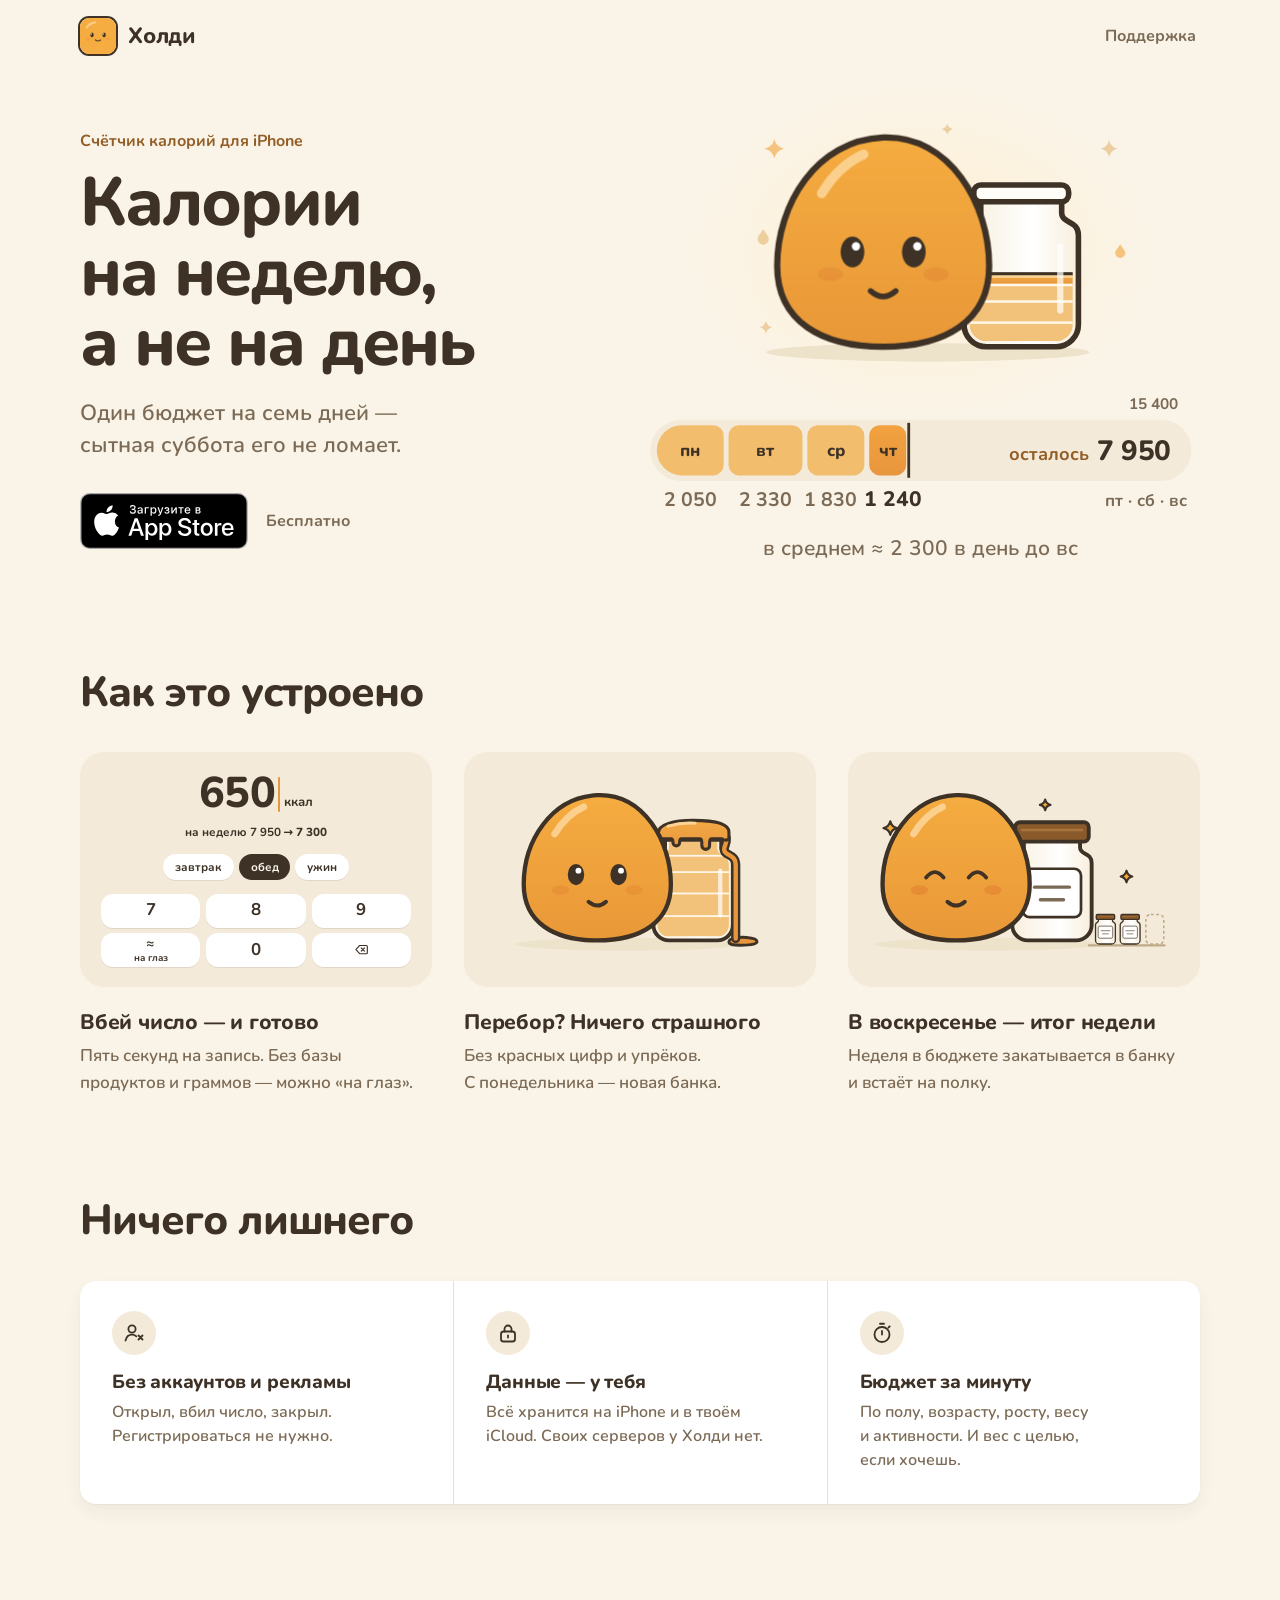
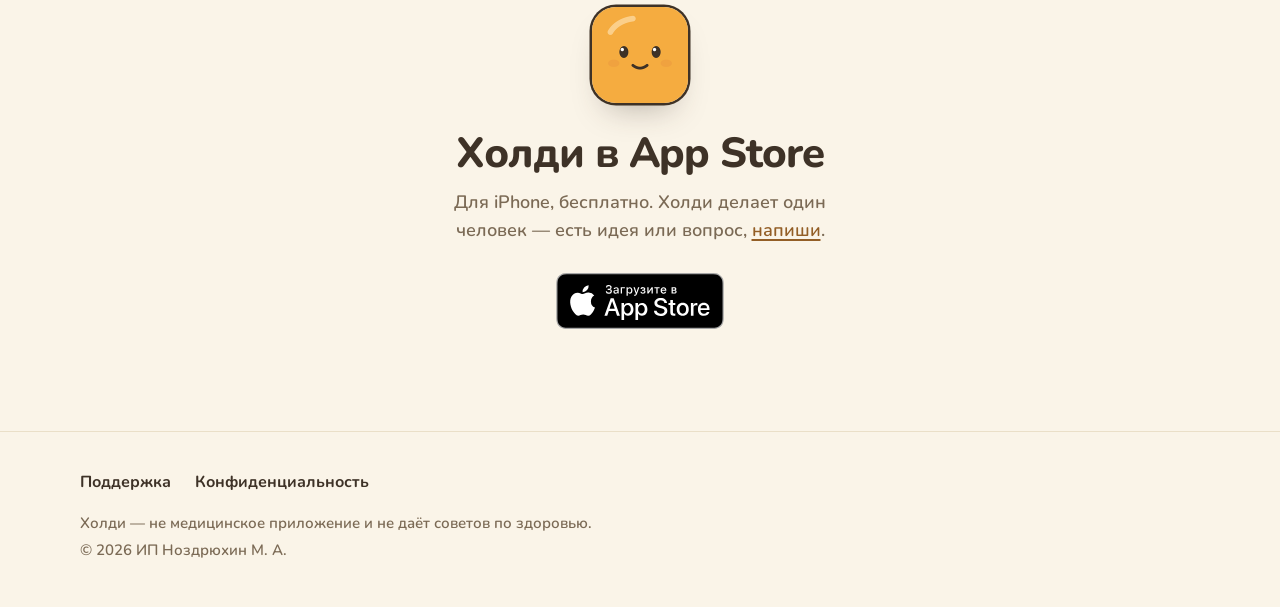
==== commit ac55c324: "Холди в App Store: значок со ссылкой, баннер Safari, новое превью" ====
--- a/index.html
+++ b/index.html
@@ -4,7 +4,8 @@
 <meta charset="utf-8">
 <meta name="viewport" content="width=device-width, initial-scale=1">
 <title>Холди — калории на неделю</title>
-<meta name="description" content="Счётчик калорий для iPhone с одним бюджетом на неделю. Запись — пять секунд: число или «на глаз». Без аккаунтов и рекламы. Скоро в App Store.">
+<meta name="description" content="Счётчик калорий для iPhone с одним бюджетом на неделю. Запись — пять секунд: число или «на глаз». Без аккаунтов и рекламы. Бесплатно в App Store.">
+<meta name="apple-itunes-app" content="app-id=6827982239">
 <link rel="canonical" href="https://holdie.ru/">
 <meta name="color-scheme" content="light">
 <meta name="theme-color" content="#FAF4E8">
@@ -17,7 +18,7 @@
 <meta property="og:locale" content="ru_RU">
 <meta property="og:site_name" content="Холди">
 <meta property="og:title" content="Холди — калории на неделю">
-<meta property="og:description" content="Один бюджет на семь дней — сытная суббота его не ломает. Скоро в App Store.">
+<meta property="og:description" content="Один бюджет на семь дней — сытная суббота его не ломает. Бесплатно в App Store.">
 <meta property="og:url" content="https://holdie.ru/">
 <meta property="og:image" content="https://holdie.ru/og.png">
 <meta property="og:image:width" content="1200">
@@ -44,9 +45,9 @@
         <p class="eyebrow">Счётчик калорий для&nbsp;iPhone</p>
         <h1>Калории на&nbsp;неделю, а&nbsp;не&nbsp;на&nbsp;день</h1>
         <p class="lead">Один бюджет на&nbsp;семь дней&nbsp;— сытная суббота его не&nbsp;ломает.</p>
-        <p class="status">
-          <svg viewBox="0 0 24 24" fill="none" stroke="currentColor" stroke-width="1.9" stroke-linecap="round" stroke-linejoin="round" aria-hidden="true"><circle cx="12" cy="12" r="8.5"/><path d="M12 7.5V12l3 2"/></svg>
-          Скоро в&nbsp;App Store · бесплатно
+        <p class="get">
+          <a class="store" href="https://apps.apple.com/ru/app/%D1%85%D0%BE%D0%BB%D0%B4%D0%B8/id6827982239"><img src="/assets/img/app-store.svg" width="168" height="56" alt="Загрузите в App Store"></a>
+          <span>Бесплатно</span>
         </p>
       </div>
       <figure class="hero-figure">
@@ -112,11 +113,12 @@
     </div>
   </section>
 
-  <section class="section closing" aria-labelledby="soon">
+  <section class="section closing" aria-labelledby="get">
     <div class="wrap">
       <img class="closing-icon" src="/assets/img/icon-192.png" width="96" height="96" alt="">
-      <h2 id="soon">Скоро в&nbsp;App Store</h2>
+      <h2 id="get">Холди в&nbsp;App Store</h2>
       <p>Для iPhone, бесплатно. Холди делает один человек&nbsp;— есть идея или вопрос, <a href="/support/">напиши</a>.</p>
+      <a class="store" href="https://apps.apple.com/ru/app/%D1%85%D0%BE%D0%BB%D0%B4%D0%B8/id6827982239"><img src="/assets/img/app-store.svg" width="168" height="56" alt="Загрузите в App Store"></a>
     </div>
   </section>
 </main>
--- a/assets/site.css
+++ b/assets/site.css
@@ -111,15 +111,12 @@
   text-wrap: pretty;
 }
 
-/* Плашка, а не кнопка: нажимать пока нечего. После релиза здесь — значок App Store. */
-.status {
-  display: inline-flex; align-items: center; gap: 10px;
-  margin: 32px 0 0; padding: 11px 20px 11px 16px; border-radius: 24px;
-  background: var(--fill);
-  font-weight: 700; font-size: 16px; line-height: 1.25;
-}
-.status svg { width: 20px; height: 20px; flex: none; }
-@media (max-width: 359px) { .status { gap: 8px; padding: 10px 16px 10px 13px; font-size: 15px; } }
+/* Официальный значок App Store (Apple Marketing Tools, ru-ru, чёрный) и цена рядом. */
+.get { display: flex; flex-wrap: wrap; align-items: center; gap: 12px 18px; margin: 32px 0 0; }
+.get span { color: var(--muted); font-weight: 700; font-size: 16px; }
+.store { display: inline-block; flex: none; border-radius: 12px; line-height: 0; }
+.store img { width: 168px; height: 56px; }
+.store:active { transform: scale(.97); }
 
 /* Главный экран без телефона: сцена, лента недели и тихая строка — одна SVG. */
 .hero-figure { position: relative; isolation: isolate; margin: 0; }
@@ -265,7 +262,7 @@
   .fact + .fact { border-top: 0; border-left: 1.5px solid var(--hair); }
 }
 
-/* Финал: иконка приложения и где его ждать. После релиза — значок App Store. */
+/* Финал: иконка приложения, где его взять и значок App Store. */
 .closing { text-align: center; }
 .closing .wrap { display: flex; flex-direction: column; align-items: center; }
 .closing-icon {
@@ -274,6 +271,7 @@
 }
 .closing h2 { margin-top: 28px; }
 .closing p { margin: 12px 0 0; max-width: 36ch; color: var(--muted); font-size: 18px; text-wrap: balance; }
+.closing .store { margin-top: 28px; }
 
 /* ───────── Кнопки ───────── */
 
